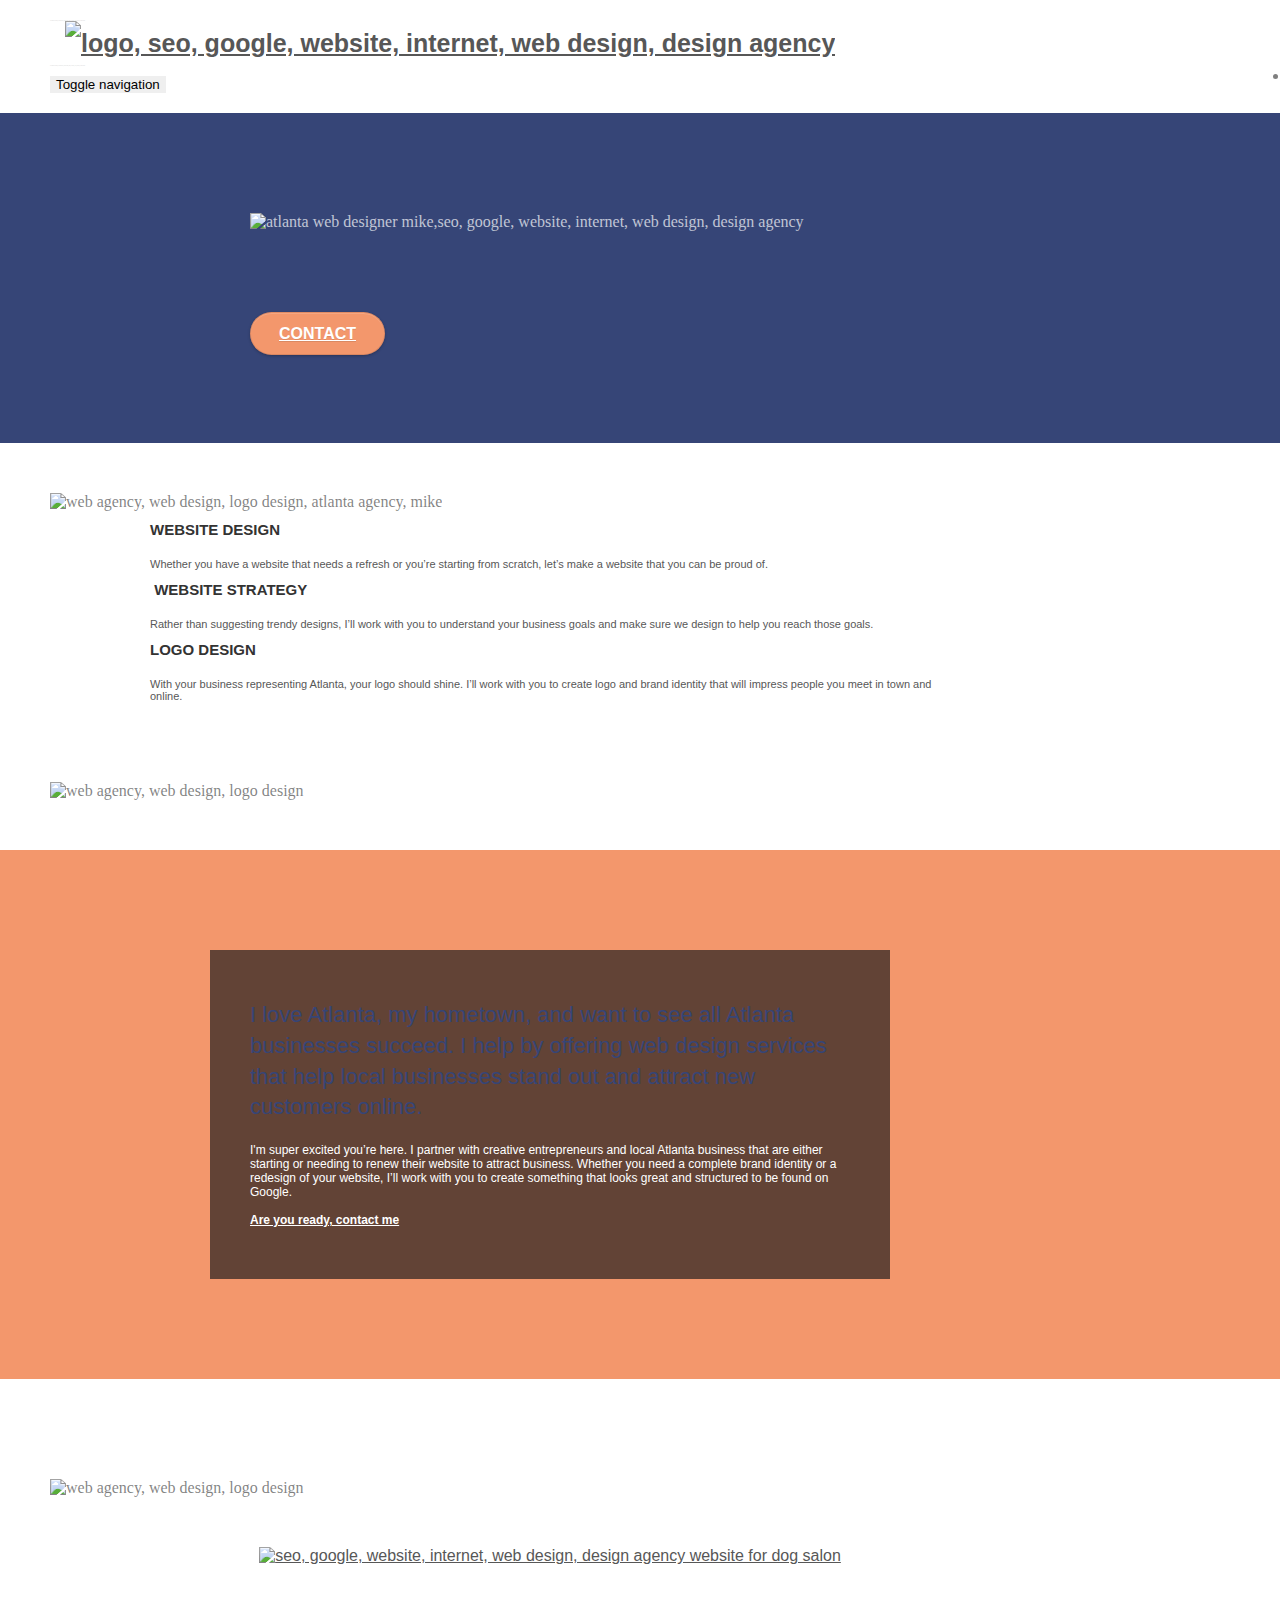
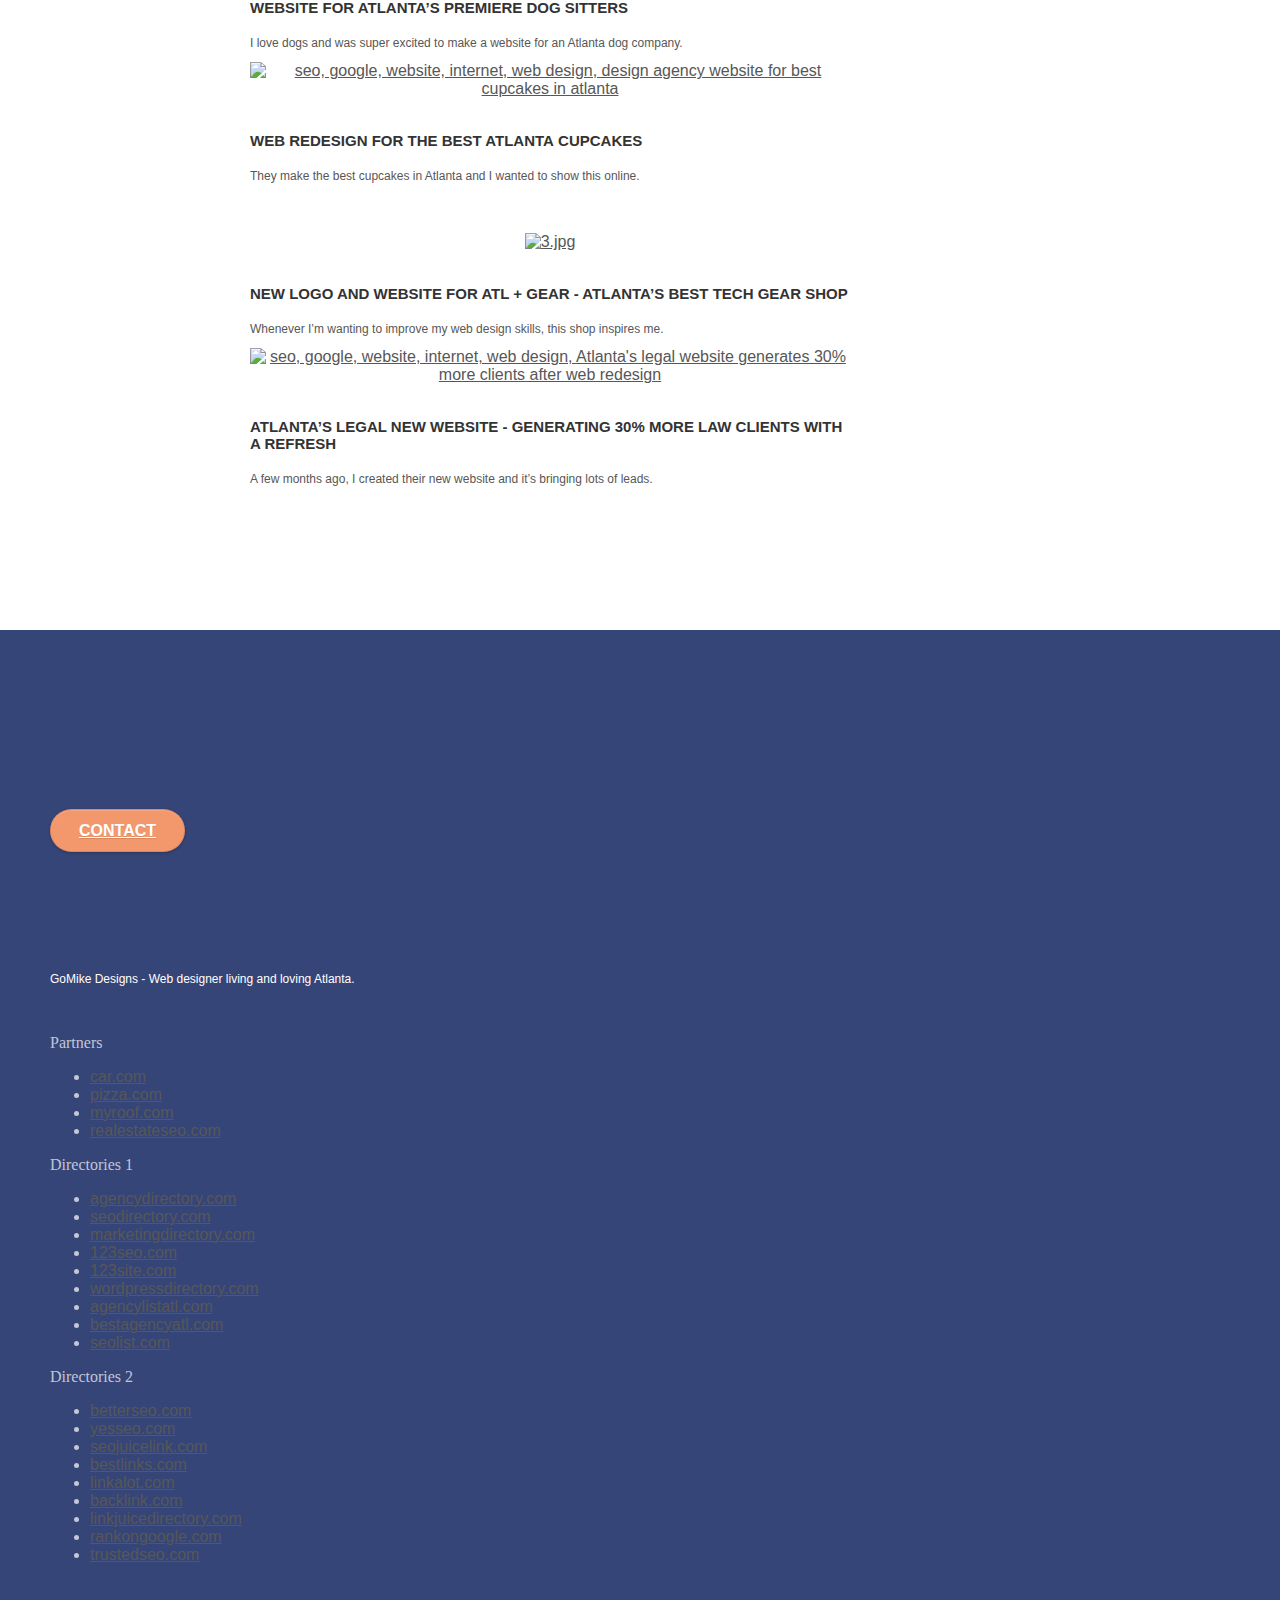
==== index.html @ 7fd6b0d0 "Add files via upload" ====
<!doctype html>
<html lang="Default">
<head>
    <meta charset="utf-8">
    <meta name="keywords" content="seo, google, website, internet, web design, design agency, design agency, design agency, design agency, design agency, design agency, logo design atlanta">
    <meta name="description" content="I'm Mike and your should hire me to build your website">
    <meta name="viewport" content="width=device-width, initial-scale=1.0, viewport-fit=cover">
    <link rel="shortcut icon" type="image/png" href="favicon.jpg">
    
	<link rel="stylesheet" type="text/css" href="./css/bootstrap.css">
	<link rel="stylesheet" type="text/css" href="style.css">
	<link rel="stylesheet" type="text/css" href="./css/font-awesome.css">
	<link rel="stylesheet" type="text/css" href="./css/et-line.css">
	
    
	<script src="./js/jquery-2.1.0.js"></script>
	<script src="./js/bootstrap.js"></script>
	<script src="./js/blocs.js"></script>
	<script src="./js/jquery.touchSwipe.js"></script>
	<script src="./js/gmaps.js"></script>

    <title>.</title>

    
<!-- Analytics -->
 
<!-- Analytics END -->
    
</head>
<body>
<!-- Main container -->
<div class="page-container">
    
<!-- bloc-0 -->
<div class="bloc bgc-white l-bloc " id="bloc-0">
	<div class="container bloc-sm">
		<nav class="navbar row">
			<div class="navbar-header">
					<div class="keywords" style="color:#cccccc;font-size:1px;">web agency atlanta, web strategy, web design, logo, website, web, internet, logo design</div>
				<a class="navbar-brand" href="index.html"><img src="img/atlanta%20web%20design%20logo.png" alt="logo, seo, google, website, internet, web design, design agency" height="40" /></a>
					<div class="keywords" style="color:#cccccc;font-size:1px;">web agency atlanta, web strategy, web design, logo, website, web, internet, logo design</div>

				<button id="nav-toggle" type="button" class="ui-navbar-toggle navbar-toggle" data-toggle="collapse" data-target=".navbar-1">
					<span class="sr-only">Toggle navigation</span><span class="icon-bar"></span><span class="icon-bar"></span><span class="icon-bar"></span>
				</button>
			</div>
			<div class="collapse navbar-collapse navbar-1 special-dropdown-nav">
				<ul class="site-navigation nav navbar-nav">
					<li>
						<a href="index.html">Home</a>
					</li>
					<li>
					</li>
					<li>
						<a href="page2.html">page2</a>
					</li>
				</ul>
			</div>
		</nav>
	</div>
</div>
<!-- bloc-0 END -->

<!-- bloc-1-hero -->
<div class="bloc bgc-dark-slate-blue bg-atlanta-20made-20sign d-bloc bg-t-edge bloc-bg-texture texture-paper b-parallax" id="bloc-1-hero">
	<div class="container bloc-lg">
		<div class="row tight-width-whitespace">
			<div class="col-sm-12">
				<img src="img/atlanta%20web%20designer%20mike.png" class="center-block image-resize-mode" width="100" alt="atlanta web designer mike,seo, google, website, internet, web design, design agency" />
				<h1 class="text-center hero-bloc-text tc-white ">
					I'm Mike.
				</h1>
				<div class="text-center">
					<a href="page2.html" class="btn btn-lg btn-clean btn-rd cta-hero btn-atomic-tangerine" id="cta-hero">Contact</a>
				</div>
			</div>
		</div>
	</div>
</div>
<!-- bloc-1-hero END -->

<!-- bloc-2-services -->
<div class="bloc bgc-white l-bloc" id="bloc-2-services">
	<div class="container bloc-md">
		<div class="row">
			<div class="col-sm-12 text-center">
				<img alt="web agency, web design, logo design, atlanta agency, mike" src="img/title.png" />
			</div>
		</div>
		<div class="row voffset-lg med-width-whitespace">
			<div class="col-sm-4">
				<div class="text-center">
					<span class="et-icon-browser sm-shadow icon-dark-slate-blue icons icon-lg"></span>
				</div>
				<h1 class="mg-md text-center service-header">
					Website Design
				</h1>
				<p class="text-center ">
					Whether you have a website that needs a refresh or you&rsquo;re starting from scratch, let&rsquo;s make a website that you can be proud of.
				</p>
			</div>
			<div class="col-sm-4">
				<div class="text-center">
					<span class="et-icon-presentation sm-shadow icon-dark-slate-blue icons icon-lg"></span>
				</div>
				<h1 class="mg-md text-center service-header">
					&nbsp;Website Strategy
				</h1>
				<p class="text-center ">
					Rather than suggesting trendy designs, I&rsquo;ll work with you to understand your business goals and make sure we design to help you reach those goals.<br>
				</p>
			</div>
			<div class="col-sm-4">
				<div class="text-center">
					<span class="et-icon-edit sm-shadow icon-dark-slate-blue icons icon-lg"></span>
				</div>
				<h1 class="mg-md text-center service-header">
					Logo Design
				</h1>
				<p class="text-center ">
					With your business representing Atlanta, your logo should shine. I&rsquo;ll work with you to create logo and brand identity that will impress people you meet in town and online.
				</p>
			</div>
		</div>
		<div class="row voffset-lg voffset">
			<div class="col-xs-12 col-md-8 col-md-offset-2 text-center">
				<img alt="web agency, web design, logo design " src="img/quote.png" />
			</div>
		</div>
	</div>
</div>
<!-- bloc-2-services END -->

<!-- bloc-3-what-i-do -->
<div class="bloc tc-white bgc-atomic-tangerine bloc-bg-texture texture-paper b-parallax bg-atlanta-20made-20sign-20orange d-bloc" id="bloc-3-what-i-do">
	<div class="container bloc-lg">
		<div class="row tight-width-whitespace black-background">
			<div class="col-sm-12">
				<h2 class="mg-md text-center tc-white">
					I love Atlanta, my hometown, and want to see all Atlanta businesses succeed. I help by offering web design services that help local businesses stand out and attract new customers online.<br>
				</h2>
				<p class="text-center white">
					I'm super excited you&rsquo;re here. I partner with creative entrepreneurs and local Atlanta business that are either starting or needing to renew their website to attract business. Whether you need a complete brand identity or a redesign of your website, I&rsquo;ll work with you to create something that looks great and structured to be found on Google.<br><br><a class="ltc-white bold-link" href="page2.html">Are you ready, contact me</a><br>
				</p>
			</div>
		</div>
	</div>
</div>
<!-- bloc-3-what-i-do END -->

<!-- bloc-4-portfolio -->
<div class="bloc bgc-white bg-lines-h2-bg bg-repeat l-bloc" id="bloc-4-portfolio">
	<div class="container bloc-lg">
		<div class="row">
			<div class="col-sm-12 text-center">
								<img alt="web agency, web design, logo design " src="img/title2.png" />

			</div>
		</div>
		<div class="row tight-width-whitespace portfolio-row">
			<div class="col-sm-6">
				<a href="#" data-lightbox="img/11.jpg" data-gallery-id="gallery-1" data-caption="Website for Atlanta's Premiere dog salon" data-frame="snapshot-lb"><img src="img/11.jpg" class="img-responsive portfolio-thumb" alt="seo, google, website, internet, web design, design agency website for dog salon"/></a>
				<h3 class="mg-md text-center">
					Website for Atlanta&rsquo;s premiere Dog Sitters
				</h3>
				<p class="text-center">
					I love dogs and was super excited to make a website for an Atlanta dog company.
				</p>
			</div>
			<div class="col-sm-6">
				<a href="#" data-lightbox="img/2.jpg" data-gallery-id="gallery-1" data-caption="web redesign for the best cupcakes in Atlanta" data-frame="snapshot-lb"><img src="img/2.jpg" class="img-responsive portfolio-thumb" alt="seo, google, website, internet, web design, design agency website for best cupcakes in atlanta"/></a>
				<h3 class="mg-md text-center">
					Web redesign for the best Atlanta&nbsp;cupcakes
				</h3>
				<p class="text-center">
					They make the best cupcakes in Atlanta and I wanted to show this online.
				</p>
			</div>
		</div>
		<div class="row tight-width-whitespace portfolio-row">
			<div class="col-sm-6">
				<a href="#" data-lightbox="img/3.bmp" data-gallery-id="gallery-1" data-caption="New logo and website for Atlanta's best tech gear shop" data-frame="snapshot-lb"><img src="img/3.bmp" class="img-responsive portfolio-thumb" alt="3.jpg" /></a>
				<h3 class="mg-md text-center">
					New logo and website for Atl + Gear - Atlanta&rsquo;s best tech gear shop
				</h3>
				<p class="text-center">
					Whenever I&rsquo;m wanting to improve my web design skills, this shop inspires me.
				</p>
			</div>
			<div class="col-sm-6">
				<a href="#" data-lightbox="img/4.bmp" data-gallery-id="gallery-1" data-caption="Atlanta's legal website generates 30% more clients after web redesign" data-frame="snapshot-lb"><img src="img/4.bmp" class="img-responsive portfolio-thumb" alt="seo, google, website, internet, web design, Atlanta's legal website generates 30% more clients after web redesign" /></a>
				<h3 class="mg-md text-center">
					Atlanta&rsquo;s legal new website - Generating 30% more law clients with a refresh&nbsp;
				</h3>
				<p class="text-center">
					A few months ago, I created their new website and it&rsquo;s bringing lots of leads.
				</p>
			</div>
		</div>
	</div>
</div>
<!-- bloc-4-portfolio END -->

<!-- bloc-5-cta -->
<div class="bloc bgc-dark-slate-blue bg-atlanta-20made-20sign d-bloc bloc-bg-texture texture-paper" id="bloc-5-cta">
	<div class="container bloc-lg">
		<div class="row">
			<h2 class="mg-md text-center tc-white">
				Ready for a great website? <br>Let&rsquo;s design!
			</h2>
			<div class="col-sm-12 text-center">
				<a href="page2.html" class="btn btn-atomic-tangerine btn-clean btn-rd btn-lg cta-hero">Contact</a>
			</div>
		</div>
	</div>
</div>
<!-- bloc-5-cta END -->

<!-- Footer - bloc-8 -->
<div class="bloc bgc-dark-slate-blue d-bloc" id="bloc-8">
	<div class="container bloc-sm">
		<div class="row">
			<div class="col-sm-12">
				<p class="text-center white">
					GoMike Designs - Web designer living and loving Atlanta.<br>
				</p>
				<div class="row row-no-gutters social">
					<div class="col-sm-3">
						<div class="text-center">
							<a class="social" href="index.html"><span class="fa fa-twitter icon-md"></span></a>
						</div>
					</div>
					<div class="col-sm-3">
						<div class="text-center">
							<a class="social" href="index.html"><span class="fa fa-facebook icon-md"></span></a>
						</div>
					</div>
					<div class="col-sm-3">
						<div class="text-center">
							<a class="social" href="index.html"><span class="fa fa-dribbble icon-md"></span></a>
						</div>
					</div>
					<div class="col-sm-3">
						<div class="text-center">
							<a class="social" href="index.html"><span class="fa fa-instagram icon-md"></span></a>
						</div>
					</div>

					<div class="keywords" style="color:#364577;">web agency atlanta, web strategy, web design, logo, website, web, internet, logo design</div>

				</div>
					<div class="row">
					<div class="col-sm-4">
						Partners
							<ul>
								<li><a href="car.com">car.com</a></li>
								<li><a href="pizza.com">pizza.com</a></li>
								<li><a href="myroof.com">myroof.com</a></li>
								<li><a href="realestateseo.com">realestateseo.com</a></li>
							</ul>		
					</div>
					<div class="col-sm-4">
						Directories 1
						<ul>
							<li><a href="agencydirectory.com">agencydirectory.com</a></li>
							<li><a href="seodirectory.com">seodirectory.com</a></li>
							<li><a href="marketingdirectory.com">marketingdirectory.com</a></li>
							<li><a href="123seo.com">123seo.com</a></li>
							<li><a href="123site.com">123site.com</a></li>
							<li><a href="wordpressdirectory.com">wordpressdirectory.com</a></li>
							<li><a href="agencylistatl.com">agencylistatl.com</a></li>
							<li><a href="bestagencyatl.com">bestagencyatl.com</a></li>
							<li><a href="seolist.com">seolist.com</a></li>
						</ul>
					</div>
					<div class="col-sm-4">
						Directories 2
						<ul>
							<li><a href="betterseo.com">betterseo.com</a></li>
							<li><a href="yesseo.com">yesseo.com</a></li>
							<li><a href="seojuicelink.com">seojuicelink.com</a></li>
							<li><a href="bestlinks.com">bestlinks.com</a></li>
							<li><a href="linkalot.com">linkalot.com</a></li>
							<li><a href="backlink.com">backlink.com</a></li>
							<li><a href="linkjuicedirectory.com">linkjuicedirectory.com</a></li>
							<li><a href="rankongoogle.com">rankongoogle.com</a></li>
							<li><a href="trustedseo.com">trustedseo.com</a></li>
						</ul>
					</div>
				</div>
			</div>
		</div>
	</div>
</div>
<!-- Footer - bloc-8 END -->

</div>
<!-- Main container END -->
    

</body>
</html>
---- style.css ----
body {
    margin: 0;
    padding: 0;
    background: #FFF;
    overflow-x: hidden;
    -webkit-font-smoothing: antialiased;
    -moz-osx-font-smoothing: grayscale;
}

a,
button {
    transition: all .3s ease-in-out;
    outline: none!important;
}

a:hover {
    text-decoration: none;
    cursor: pointer;
}

#page-loading-blocs-notifaction {
    position: fixed;
    top: 0;
    bottom: 0;
    width: 100%;
    z-index: 100000;
    background: #FFFFFF url("img/pageload-spinner.gif") no-repeat center center;
}

.bloc {
    width: 100%;
    clear: both;
    background: 50% 50% no-repeat;
    padding: 0 50px;
    -webkit-background-size: cover;
    -moz-background-size: cover;
    -o-background-size: cover;
    background-size: cover;
    position: relative;
}

.bloc .container {
    padding-left: 0;
    padding-right: 0;
}

.bloc-lg {
    padding: 100px 50px;
}

.bloc-md {
    padding: 50px;
}

.bloc-sm {
    padding: 20px 50px;
}

.bg-center,
.bg-l-edge,
.bg-r-edge,
.bg-t-edge,
.bg-b-edge,
.bg-tl-edge,
.bg-bl-edge,
.bg-tr-edge,
.bg-br-edge,
.bg-repeat {
    -webkit-background-size: auto!important;
    -moz-background-size: auto!important;
    -o-background-size: auto!important;
    background-size: auto!important;
}

.bg-repeat {
    background: repeat;
}

.bg-t-edge {
    background: top no-repeat;
}

.bloc-bg-texture::before {
    content: "";
    background-size: 2px 2px;
    position: absolute;
    top: 0;
    bottom: 0;
    left: 0;
    right: 0;
}

.texture-paper::before {
    background: url("img/texture-paper.png");
    background-size: 280px 280px;
}

.b-parallax {
    background-attachment: fixed;
}

.d-bloc {
    color: rgba(255, 255, 255, .7);
}

.d-bloc button:hover {
    color: rgba(255, 255, 255, .9);
}

.d-bloc .icon-round,
.d-bloc .icon-square,
.d-bloc .icon-rounded,
.d-bloc .icon-semi-rounded-a,
.d-bloc .icon-semi-rounded-b {
    border-color: rgba(255, 255, 255, .9);
}

.d-bloc .divider-h span {
    border-color: rgba(255, 255, 255, .2);
}

.d-bloc .a-btn,
.d-bloc .navbar a,
.d-bloc .navbar-brand,
.d-bloc a .icon-sm,
.d-bloc a .icon-md,
.d-bloc a .icon-lg,
.d-bloc a .icon-xl,
.d-bloc h1 a,
.d-bloc h2 a,
.d-bloc h3 a,
.d-bloc h4 a,
.d-bloc h5 a,
.d-bloc h6 a,
.d-bloc p a {
    color: rgba(255, 255, 255, .6);
}

.d-bloc .a-btn:hover,
.d-bloc .navbar a:hover,
.d-bloc .navbar-brand:hover,
.d-bloc a:hover .icon-sm,
.d-bloc a:hover .icon-md,
.d-bloc a:hover .icon-lg,
.d-bloc a:hover .icon-xl,
.d-bloc h1 a:hover,
.d-bloc h2 a:hover,
.d-bloc h3 a:hover,
.d-bloc h4 a:hover,
.d-bloc h5 a:hover,
.d-bloc h6 a:hover,
.d-bloc p a:hover {
    color: rgba(255, 255, 255, 1);
}

.d-bloc .navbar-toggle .icon-bar {
    background: rgba(255, 255, 255, 1);
}

.d-bloc .btn-wire,
.d-bloc .btn-wire:hover {
    color: rgba(255, 255, 255, 1);
    border-color: rgba(255, 255, 255, 1);
}

.d-bloc .panel {
    color: rgba(0, 0, 0, .5);
}

.d-bloc .panel button:hover {
    color: rgba(0, 0, 0, .7);
}

.d-bloc .panel icon {
    border-color: rgba(0, 0, 0, .7);
}

.d-bloc .panel .divider-h span {
    border-color: rgba(0, 0, 0, .1);
}

.d-bloc .panel .a-btn {
    color: rgba(0, 0, 0, .6);
}

.d-bloc .panel .a-btn:hover {
    color: rgba(0, 0, 0, 1);
}

.d-bloc .panel .btn-wire,
.d-bloc .panel .btn-wire:hover {
    color: rgba(0, 0, 0, .7);
    border-color: rgba(0, 0, 0, .3);
}

.d-bloc .panel,
.l-bloc {
    color: rgba(0, 0, 0, .5);
}

.d-bloc .panel button:hover,
.l-bloc button:hover {
    color: rgba(0, 0, 0, .7);
}

.l-bloc .icon-round,
.l-bloc .icon-square,
.l-bloc .icon-rounded,
.l-bloc .icon-semi-rounded-a,
.l-bloc .icon-semi-rounded-b {
    border-color: rgba(0, 0, 0, .7);
}

.d-bloc .panel .divider-h span,
.l-bloc .divider-h span {
    border-color: rgba(0, 0, 0, .1);
}

.d-bloc .panel .a-btn,
.l-bloc .a-btn,
.l-bloc .navbar a,
.l-bloc .navbar-brand,
.l-bloc a .icon-sm,
.l-bloc a .icon-md,
.l-bloc a .icon-lg,
.l-bloc a .icon-xl,
.l-bloc h1 a,
.l-bloc h2 a,
.l-bloc h3 a,
.l-bloc h4 a,
.l-bloc h5 a,
.l-bloc h6 a,
.l-bloc p a {
    color: rgba(0, 0, 0, .6);
}

.d-bloc .panel .a-btn:hover,
.l-bloc .a-btn:hover,
.l-bloc .navbar a:hover,
.l-bloc .navbar-brand:hover,
.l-bloc a:hover .icon-sm,
.l-bloc a:hover .icon-md,
.l-bloc a:hover .icon-lg,
.l-bloc a:hover .icon-xl,
.l-bloc h1 a:hover,
.l-bloc h2 a:hover,
.l-bloc h3 a:hover,
.l-bloc h4 a:hover,
.l-bloc h5 a:hover,
.l-bloc h6 a:hover,
.l-bloc p a:hover {
    color: rgba(0, 0, 0, 1);
}

.l-bloc .navbar-toggle .icon-bar {
    color: rgba(0, 0, 0, .6);
}

.d-bloc .panel .btn-wire,
.d-bloc .panel .btn-wire:hover,
.l-bloc .btn-wire,
.l-bloc .btn-wire:hover {
    color: rgba(0, 0, 0, .7);
    border-color: rgba(0, 0, 0, .3);
}

.voffset {
    margin-top: 30px;
}

.voffset-lg {
    margin-top: 80px;
}

.row-no-gutters {
    margin-right: 0;
    margin-left: 0;
}

.row.row-no-gutters > [class^="col-"],
.row.row-no-gutters > [class*=" col-"] {
    padding-right: 0;
    padding-left: 0;
}

#bloc-2-services p {
    font-size: 11px;
}

.navbar {
    margin-bottom: 0;
    z-index: 1;
}

.navbar-brand {
    height: auto;
    padding: 3px 15px;
    font-size: 25px;
    font-weight: normal;
    font-weight: 600;
    line-height: 44px;
}

.navbar-brand img {
    max-height: 200px;
    margin: 0 5px 0 0;
    display: inline;
}

.navbar-brand img[src$=svg] {
    min-width: 100px;
}

.nav-center .navbar-brand img {
    margin: 0;
}

.navbar .nav {
    padding-top: 2px;
    margin-right: -16px;
    float: right;
    z-index: 1;
}

.nav > li {
    float: left;
    margin-top: 4px;
    font-size: 16px;
}

.navbar-nav .open .dropdown-menu > li > a {
    text-align: inherit;
}

.nav > li a:hover,
.nav > li a:focus {
    background: transparent;
}

.navbar-toggle {
    margin: 10px 10px 0 0;
    border: 0px;
}

.navbar-toggle:hover {
    background: transparent!important;
}

.navbar-toggle .icon-bar {
    background-color: rgba(0, 0, 0, .5);
    width: 26px;
}

.nav-invert .navbar .nav {
    float: left;
}

.nav-invert .navbar-header,
.nav-invert .navbar-brand {
    float: right;
    position: relative;
    z-index: 2;
}

@media (min-width: 768px) {
    .site-navigation {
        position: absolute;
        top: 50%;
        right: 20px;
        transform: translate(0, -50%);
        -webkit-transform: translateY(-50%);
    }
    .nav > li .dropdown-menu a,
    .nav > li .dropdown-menu a:hover {
        color: #484848;
    }
    .nav-invert .site-navigation {
        left: 0;
        right: 0;
    }
    .nav-center {
        text-align: center;
    }
    .nav-center .navbar-header {
        width: 100%;
    }
    .nav-center .navbar-header,
    .nav-center .navbar-brand,
    .nav-center .nav > li {
        float: none;
        display: inline-block;
    }
    .nav-center .site-navigation {
        position: relative;
        width: 100%;
        right: 0;
        margin-right: 0px;
        margin-top: 20px;
    }
    .nav-center.mini-nav .navbar-toggle {
        float: none;
        margin: 10px auto 0;
    }
}

.nav > li > .dropdown a {
    background: none!important;
    display: block;
    padding: 14px 15px;
}

nav .caret {
    margin: 0 5px;
}

.dropdown-menu .dropdown-menu {
    top: -8px;
    left: 100%;
}

.dropdown-menu .dropmenu-flow-right {
    top: 100%;
    left: 0;
    margin-left: -1px;
    border-top-left-radius: 0;
    border-top-right-radius: 0;
}

.dropdown-menu .dropdown span {
    border: 4px solid black;
    border-top-color: transparent;
    border-right-color: transparent;
    border-bottom-color: transparent;
    margin: 6px -5px 0 0!important;
    float: right;
}

.mg-md {
    margin-top: 10px;
    margin-bottom: 20px;
}

.mg-lg {
    margin-top: 10px;
    margin-bottom: 40px;
}

.btn {
    margin: 0 5px 5px 0;
}

.btn.pull-right {
    margin: 0 0 5px 5px;
}

.btn-d,
.btn-d:hover,
.btn-d:focus {
    color: #FFF;
    background: rgba(0, 0, 0, .3);
}

button {
    outline: none!important;
}

.btn-rd {
    border-radius: 40px;
}

.btn-clean {
    border: 1px solid rgba(0, 0, 0, .08);
    border-bottom-color: rgba(0, 0, 0, .1);
    text-shadow: 0 1px 0 rgba(0, 0, 1, .1);
    box-shadow: 0 1px 3px rgba(0, 0, 1, .25), inset 0 1px 0 0 rgba(255, 255, 255, .15);
}

.icon-md {
    font-size: 30px!important;
}

.icon-lg {
    font-size: 60px!important;
}

.sm-shadow {
    text-shadow: 0 1px 2px rgba(0, 0, 0, .3);
}

.panel-sq,
.panel-sq .panel-heading,
.panel-sq .panel-footer {
    border-radius: 0;
}

.panel-rd {
    border-radius: 30px;
}

.panel-rd .panel-heading {
    border-radius: 29px 29px 0 0;
}

.panel-rd .panel-footer {
    border-radius: 0 0 29px 29px;
}

.form-control {
    border-color: rgba(0, 0, 0, .1);
    box-shadow: none;
}

.scrollToTop {
    width: 40px;
    height: 40px;
    position: fixed;
    bottom: 20px;
    right: 20px;
    opacity: 0;
    z-index: 500;
    transition: all .3s ease-in-out;
}

.scrollToTop span {
    margin-top: 6px;
}

.showScrollTop {
    font-size: 14px;
    opacity: 1;
}

a[data-lightbox] {
    position: relative;
    display: block;
    text-align: center;
}

a[data-lightbox]:hover::before {
    content: "+";
    font-family: "HelveticaNeue-Light", "Helvetica Neue Light", "Helvetica Neue", Helvetica, Arial;
    font-size: 32px;
    width: 50px;
    height: 50px;
    margin-left: -25px;
    border-radius: 50%;
    background: rgba(0, 0, 0, .6);
    color: #FFF;
    font-weight: 100;
    z-index: 1;
    position: absolute;
    top: 50%;
    transform: translateY(-50%);
    -webkit-transform: translateY(-50%);
}

a[data-lightbox]:hover img {
    opacity: 0.6;
    -webkit-animation-fill-mode: none;
    animation-fill-mode: none;
}

#lightbox-modal {
    display: flex;
    align-items: center;
}

#lightbox-modal .modal-dialog {
    width: 90%;
    max-width: 900px;
    margin: 0 auto 0;
}

#lightbox-modal .modal-dialog img {
    max-height: 90vh;
    margin: 0 auto;
}

.lightbox-caption {
    padding: 20px;
    color: #FFF;
    background: rgba(0, 0, 0, .5);
    position: absolute;
    left: 15px;
    right: 15px;
    bottom: 5px;
}

.close-lightbox {
    color: #FFF;
    font-size: 30px;
    position: absolute;
    top: 20px;
    right: 20px;
    z-index: 20;
    background: rgba(0, 0, 0, .5);
    border: none;
    line-height: 30px;
    padding: 0 9px 5px;
    opacity: 0.3;
}

.close-lightbox:hover,
.next-lightbox:hover,
.prev-lightbox:hover {
    opacity: 1.0;
    color: #FFF;
}

.next-lightbox,
.prev-lightbox {
    font-size: 20px;
    color: rgba(255, 255, 255, .9);
    background: rgba(0, 0, 0, .5);
    transition: all .2s ease-in-out;
    position: absolute;
    top: 45%;
    z-index: 1;
    opacity: 0.4;
}

.next-lightbox {
    padding: 6px 8px 1px 13px;
    right: 25px;
}

.prev-lightbox {
    padding: 6px 13px 1px 10px;
    left: 25px;
}

.snapshot-lb .modal-body {
    padding-bottom: 45px;
}

.snapshot-lb .lightbox-caption {
    padding: 0;
    color: rgba(0, 0, 0, .5);
    background: none;
}

h1,
h2,
h3,
h4,
h5,
h6,
p,
label,
.btn,
a {
    font-family: "helvetica";
    font-weight: 400;
    color: #575757!important;
}

.container {
    max-width: 1000px;
}

.hero-bloc-text {
    font-size: 38px;
}

.hero-bloc-text-sub {
    font-size: 36px;
}

.statement-bloc-text {
    line-height: 26px;
    font-style: italic;
    font-size: 20px;
    text-align: center;
    font-weight: lighter;
    max-width: 520px;
    margin: auto auto auto auto;
}

p {
    font-size: 12px;
}

.tight-width-whitespace {
    max-width: 600px;
    margin: auto auto auto auto;
}

.h1 {
    font-size: 20px;
    font-family: "Open Sans";
}

.cta-hero {
    margin-top: 22px;
    color: #FFFFFF!important;
    text-transform: uppercase;
    padding: 12px 28px 12px 28px;
    font-size: 1.0em;
    font-weight: 700;
}

.social {
    max-width: 400px;
    margin: auto auto auto auto;
}

h2 {
    font-size: 22px;
    line-height: 1.4em;
}

h3 {
    font-size: 15px;
    text-transform: uppercase;
    font-weight: 700;
    color: #333333!important;
}

.med-width-whitespace {
    max-width: 800px;
    margin: auto auto auto auto;
    box-shadow: 0px 0px 0px #000000;
}

h1 {
    color: #333333!important;
}

h4 {
    color: #333333!important;
}

.icons {
    margin-bottom: 14px;
    margin-top: 24px;
}

.white {
    color: #FFFFFF!important;
}

.portfolio-thumb {
    margin-bottom: 24px;
}

.portfolio-row {
    margin-bottom: 44px;
    margin-top: 50px;
}

.avatar {
    box-shadow: 0px 4px 9px rgba(0, 0, 0, 0.3);
}

.black-background {
    background-color: rgba(35, 31, 32, 0.7);
    padding: 40px 40px 40px 40px;
}

.bold-link {
    font-weight: 900;
    text-decoration: underline!important;
}

.service-header {
    font-size: 15px;
    font-weight: 700;
    text-transform: uppercase;
}

.bgc-white {
    background-color: #FFFFFF;
}

.bgc-dark-slate-blue {
    background-color: #364577;
}

.bgc-atomic-tangerine {
    background-color: #F3976C;
}

.tc-white {
    color: #364577!important;
}

.btn-atomic-tangerine {
    background: #F3976C;
    color: #FFFFFF!important;
}

.btn-atomic-tangerine:hover {
    background: #c27956!important;
    color: #FFFFFF!important;
}

.ltc-white {
    color: #FFFFFF!important;
}

.ltc-white:hover {
    color: #cccccc!important;
}

.ltc-atomic-tangerine {
    color: #F3976C!important;
}

.ltc-atomic-tangerine:hover {
    color: #c27956!important;
}

.icon-dark-slate-blue {
    color: #364577!important;
    border-color: #364577!important;
}

.bg-dots-bg {
    background-image: url("img/dots-bg.png");
}

.bg-lines-h2-bg {
    background-image: url("img/lines-h2-bg.png");
}

.bg-atlanta-20made-20sign {
    background-image: url("img/atlanta%20made%20sign.jpg");
}

.bg-atlanta-20made-20sign-20orange {
    background-image: url("img/atlanta%20made%20sign%20orange.jpg");
}

@media (max-width: 1024px) {
    .bloc {
        padding-left: 20px;
        padding-right: 20px;
    }
    .bloc.full-width-bloc,
    .bloc-tile-2.full-width-bloc .container,
    .bloc-tile-3.full-width-bloc .container,
    .bloc-tile-4.full-width-bloc .container {
        padding-left: 0;
        padding-right: 0;
    }
}

@media (max-width: 992px) and (min-width: 768px) {
    .navbar .nav {
        max-width: 80%
    }
    .nav-center.navbar .nav {
        max-width: 100%
    }
}

@media only screen and (min-device-width: 768px) and (max-device-width: 1024px) and (orientation: landscape) {
    .b-parallax {
        background-attachment: scroll;
    }
}

@media only screen and (min-device-width: 1024px) and (max-device-width: 1366px) and (-webkit-min-device-pixel-ratio: 1.5) {
    .b-parallax {
        background-attachment: scroll;
    }
}

@media (max-width: 991px) {
    .container {
        width: 100%;
    }
    .b-parallax {
        background-attachment: scroll;
    }
    .page-container,
    #hero-bloc {
        overflow-x: hidden;
        position: relative;
    }
    .bloc {
        padding-left: constant(safe-area-inset-left);
        padding-right: constant(safe-area-inset-right);
    }
    .bloc-group,
    .bloc-group .bloc {
        display: block;
        width: 100%;
    }
    .bloc-fill-screen .fill-bloc-top-edge,
    .bloc-fill-screen .fill-bloc-bottom-edge {
        padding: 0 20px;
        padding-left: constant(safe-area-inset-left);
        padding-right: constant(safe-area-inset-right);
    }
}

@media (max-width: 767px) {
    .page-container {
        overflow-x: hidden;
        position: relative;
    }
    h1,
    h2,
    h3,
    h4,
    h5,
    h6,
    p,
    #disqus_thread {
        padding-left: 10px!important;
        padding-right: 10px!important;
    }
    .b-parallax {
        background-attachment: scroll;
    }
    .navbar .nav {
        padding-top: 0;
        border-top: 1px solid rgba(0, 0, 0, .2);
        float: none!important;
    }
    .navbar.row {
        margin-left: 0;
        margin-right: 0;
    }
    .site-navigation {
        position: inherit;
        transform: none;
        -webkit-transform: none;
        -ms-transform: none;
    }
    .nav > li {
        margin-top: 0;
        border-bottom: 1px solid rgba(0, 0, 0, .1);
        background: rgba(0, 0, 0, .05);
        text-align: left;
        padding-left: 15px;
        width: 100%;
    }
    .nav > li:hover {
        background: rgba(0, 0, 0, .08);
    }
    .dropdown .dropdown a .caret {
        float: none;
        margin: 5px 0 0 10px!important;
        border: 4px solid black;
        border-bottom-color: transparent;
        border-right-color: transparent;
        border-left-color: transparent;
    }
    #hero-bloc .navbar .nav {
        background: rgba(0, 0, 0, .8);
    }
    #hero-bloc .navbar .nav a {
        color: rgba(255, 255, 255, .6);
    }
    .hero {
        padding: 50px 0;
    }
    .hero-nav {
        left: -1px;
        right: -1px;
    }
    .navbar-collapse {
        padding: 0;
        overflow-x: hidden;
        -webkit-box-shadow: none;
        box-shadow: none;
    }
    .navbar-brand img {
        max-height: 40px;
        width: auto;
    }
    .nav-invert .navbar-header {
        float: none;
        width: 100%;
    }
    .nav-invert .navbar-toggle {
        float: left;
        margin-left: 10px;
    }
    .bloc {
        padding-left: 0;
        padding-right: 0;
    }
    .bloc-xxl,
    .bloc-xl,
    .bloc-lg {
        padding: 40px 0;
    }
    .bloc-sm,
    .bloc-md {
        padding-left: 0;
        padding-right: 0;
    }
    .bloc-tile-2 .container,
    .bloc-tile-3 .container,
    .bloc-tile-4 .container,
    .bloc-fill-screen .fill-bloc-top-edge,
    .bloc-fill-screen .fill-bloc-bottom-edge {
        padding-left: 0;
        padding-right: 0;
    }
    .a-block {
        padding: 0 10px;
    }
    .btn-dwn {
        display: none;
    }
    .voffset {
        margin-top: 5px;
    }
    .voffset-md {
        margin-top: 20px;
    }
    .voffset-lg {
        margin-top: 30px;
    }
    form {
        padding: 5px;
    }
    .close-lightbox {
        display: inline-block;
    }
    .blocsapp-device-iphone5 {
        background-size: 216px 425px;
        padding-top: 60px;
        width: 216px;
        height: 425px;
    }
    .blocsapp-device-iphone5 img {
        width: 180px;
        height: 320px;
    }
}

@media (max-width: 400px) {
    .bloc {
        padding-left: 0;
        padding-right: 0;
    }
}

@media (max-width: 767px) {
    .bloc-mob-center-text {
        text-align: center;
    }
}
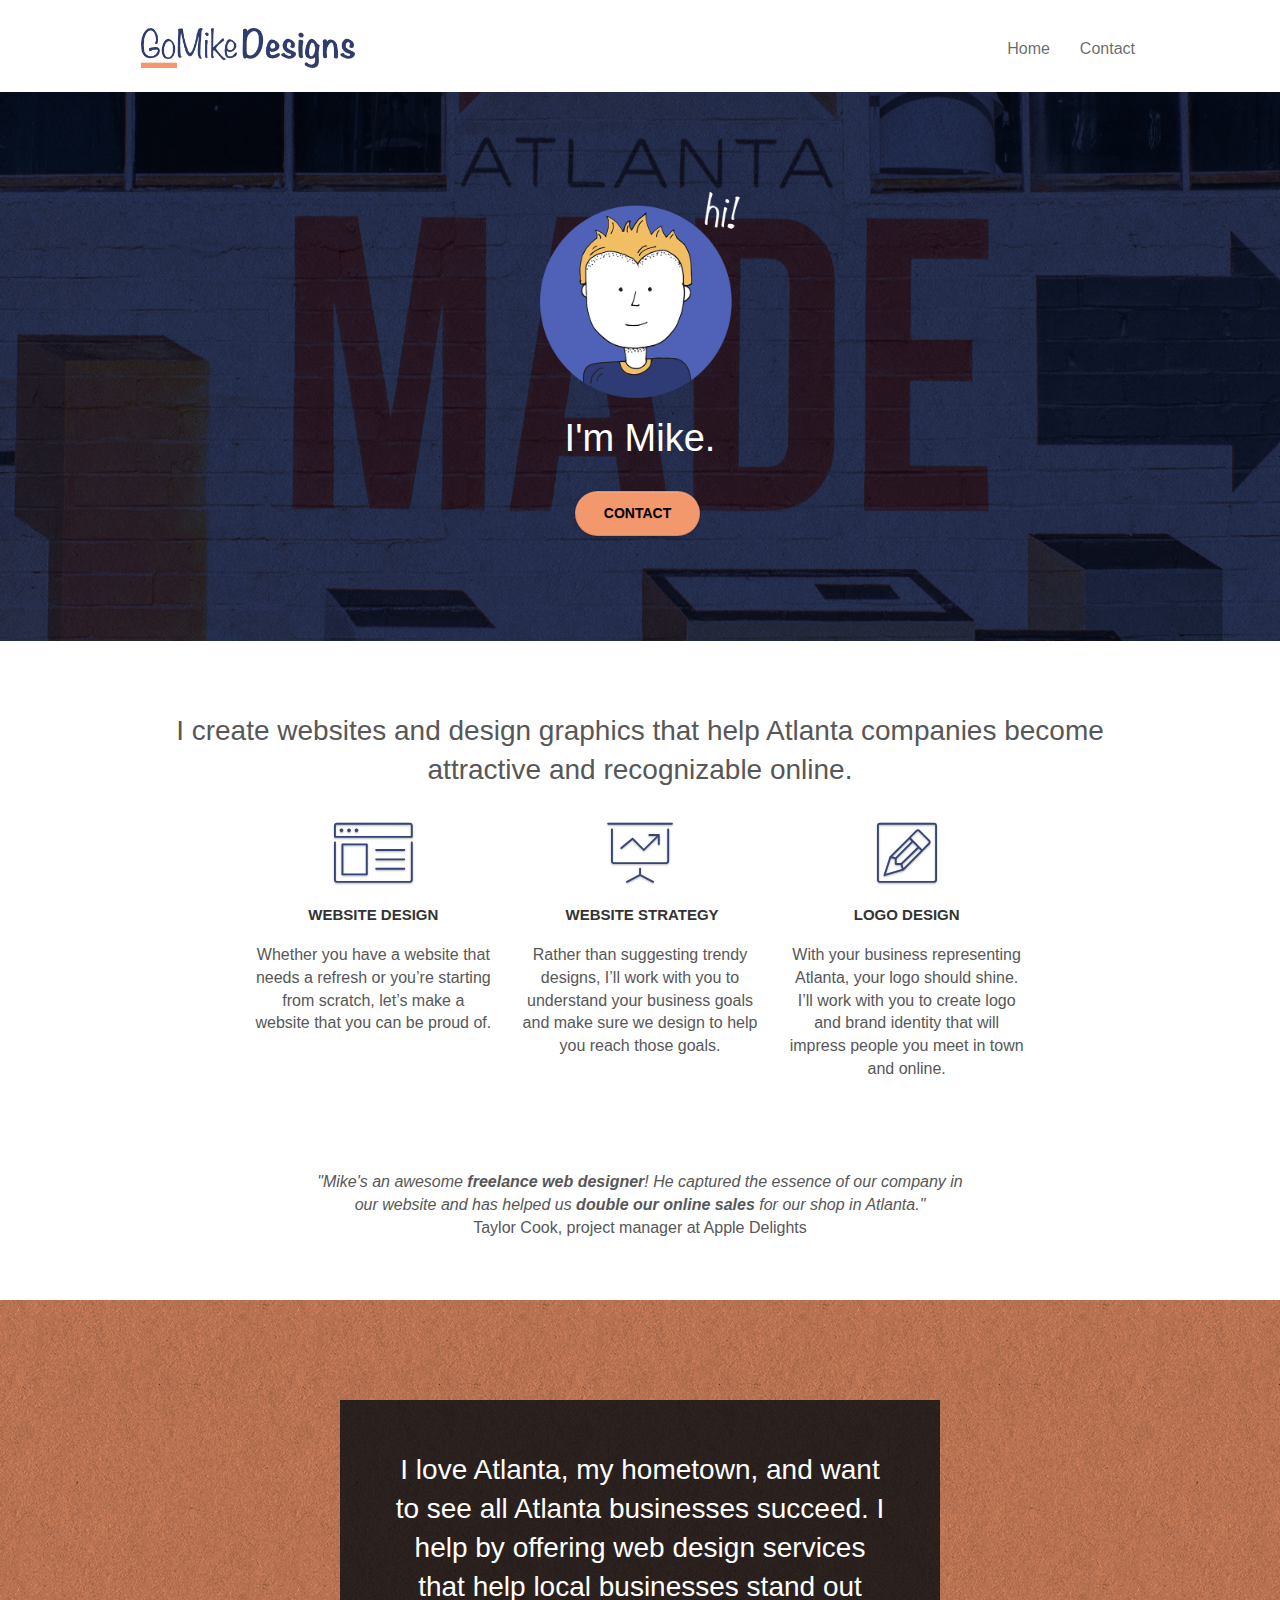
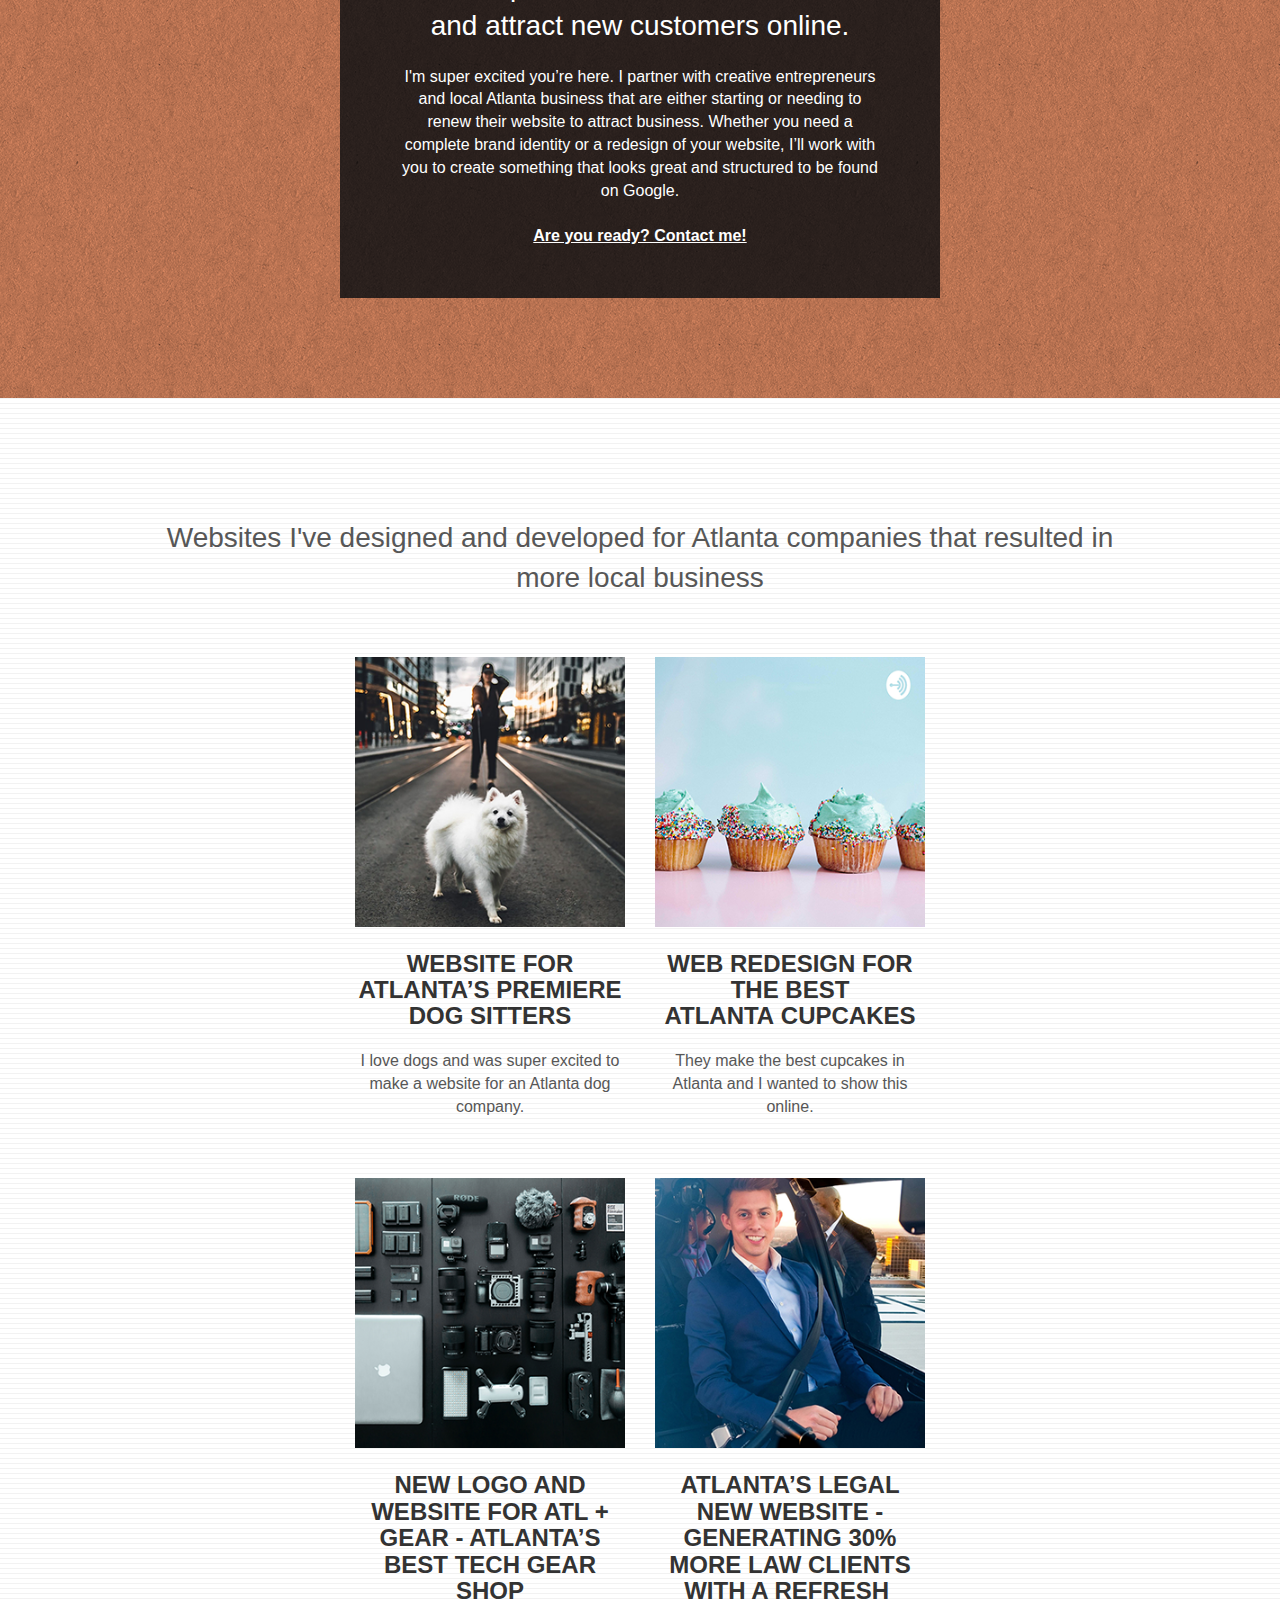
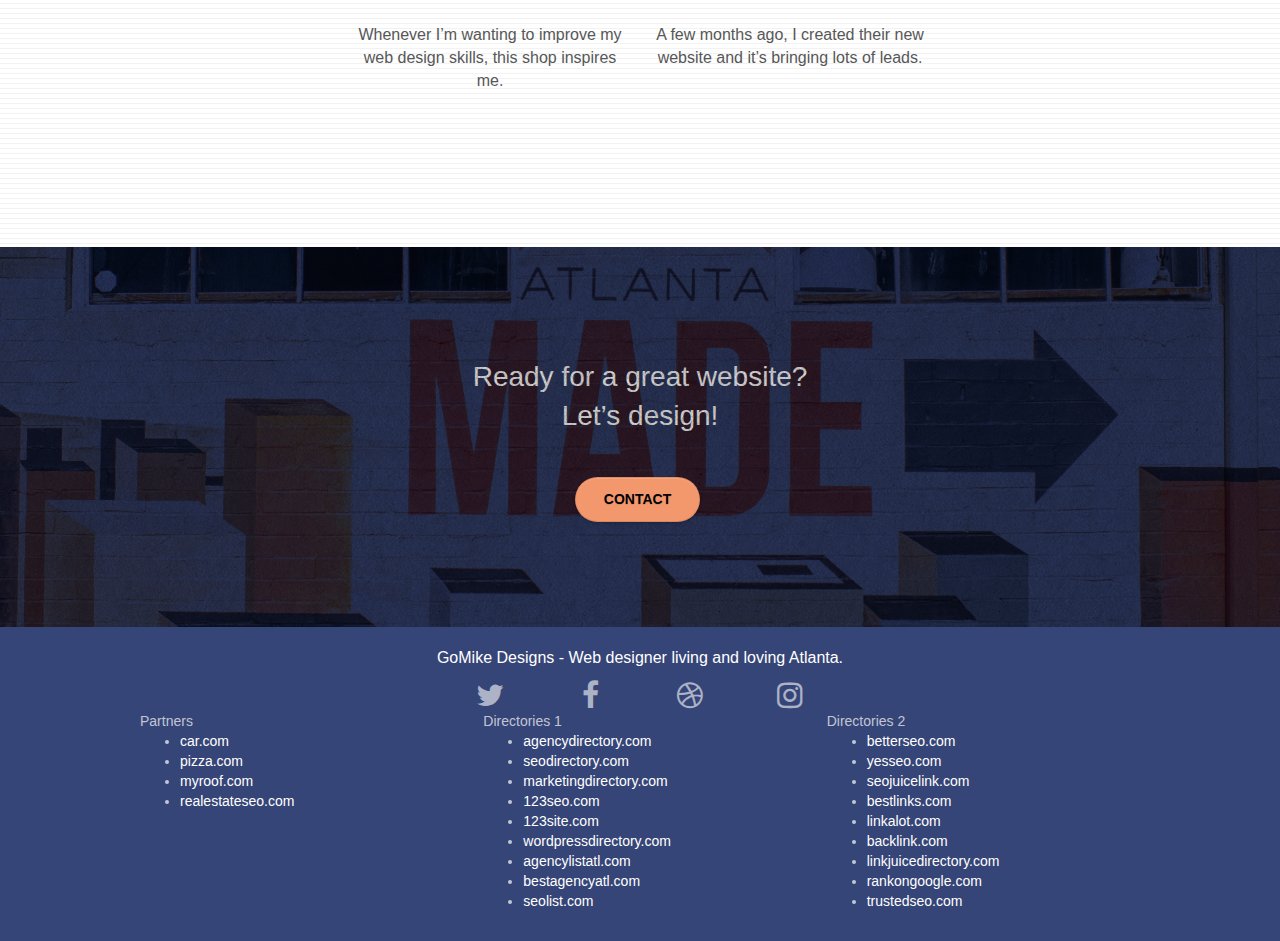
==== commit d76d8363: "Applied SEO, accessibility, optimization changes" ====
--- a/index.html
+++ b/index.html
@@ -1,302 +1,518 @@
-<!doctype html>
-<html lang="Default">
-<head>
-    <meta charset="utf-8">
-    <meta name="keywords" content="seo, google, website, internet, web design, design agency, design agency, design agency, design agency, design agency, design agency, logo design atlanta">
-    <meta name="description" content="I'm Mike and your should hire me to build your website">
-    <meta name="viewport" content="width=device-width, initial-scale=1.0, viewport-fit=cover">
-    <link rel="shortcut icon" type="image/png" href="favicon.jpg">
-    
-	<link rel="stylesheet" type="text/css" href="./css/bootstrap.css">
-	<link rel="stylesheet" type="text/css" href="style.css">
-	<link rel="stylesheet" type="text/css" href="./css/font-awesome.css">
-	<link rel="stylesheet" type="text/css" href="./css/et-line.css">
-	
-    
-	<script src="./js/jquery-2.1.0.js"></script>
-	<script src="./js/bootstrap.js"></script>
-	<script src="./js/blocs.js"></script>
-	<script src="./js/jquery.touchSwipe.js"></script>
-	<script src="./js/gmaps.js"></script>
-
-    <title>.</title>
-
-    
-<!-- Analytics -->
- 
-<!-- Analytics END -->
-    
-</head>
-<body>
-<!-- Main container -->
-<div class="page-container">
-    
-<!-- bloc-0 -->
-<div class="bloc bgc-white l-bloc " id="bloc-0">
-	<div class="container bloc-sm">
-		<nav class="navbar row">
-			<div class="navbar-header">
-					<div class="keywords" style="color:#cccccc;font-size:1px;">web agency atlanta, web strategy, web design, logo, website, web, internet, logo design</div>
-				<a class="navbar-brand" href="index.html"><img src="img/atlanta%20web%20design%20logo.png" alt="logo, seo, google, website, internet, web design, design agency" height="40" /></a>
-					<div class="keywords" style="color:#cccccc;font-size:1px;">web agency atlanta, web strategy, web design, logo, website, web, internet, logo design</div>
-
-				<button id="nav-toggle" type="button" class="ui-navbar-toggle navbar-toggle" data-toggle="collapse" data-target=".navbar-1">
-					<span class="sr-only">Toggle navigation</span><span class="icon-bar"></span><span class="icon-bar"></span><span class="icon-bar"></span>
-				</button>
-			</div>
-			<div class="collapse navbar-collapse navbar-1 special-dropdown-nav">
-				<ul class="site-navigation nav navbar-nav">
-					<li>
-						<a href="index.html">Home</a>
-					</li>
-					<li>
-					</li>
-					<li>
-						<a href="page2.html">page2</a>
-					</li>
-				</ul>
-			</div>
-		</nav>
-	</div>
-</div>
-<!-- bloc-0 END -->
-
-<!-- bloc-1-hero -->
-<div class="bloc bgc-dark-slate-blue bg-atlanta-20made-20sign d-bloc bg-t-edge bloc-bg-texture texture-paper b-parallax" id="bloc-1-hero">
-	<div class="container bloc-lg">
-		<div class="row tight-width-whitespace">
-			<div class="col-sm-12">
-				<img src="img/atlanta%20web%20designer%20mike.png" class="center-block image-resize-mode" width="100" alt="atlanta web designer mike,seo, google, website, internet, web design, design agency" />
-				<h1 class="text-center hero-bloc-text tc-white ">
-					I'm Mike.
-				</h1>
-				<div class="text-center">
-					<a href="page2.html" class="btn btn-lg btn-clean btn-rd cta-hero btn-atomic-tangerine" id="cta-hero">Contact</a>
-				</div>
-			</div>
-		</div>
-	</div>
-</div>
-<!-- bloc-1-hero END -->
-
-<!-- bloc-2-services -->
-<div class="bloc bgc-white l-bloc" id="bloc-2-services">
-	<div class="container bloc-md">
-		<div class="row">
-			<div class="col-sm-12 text-center">
-				<img alt="web agency, web design, logo design, atlanta agency, mike" src="img/title.png" />
-			</div>
-		</div>
-		<div class="row voffset-lg med-width-whitespace">
-			<div class="col-sm-4">
-				<div class="text-center">
-					<span class="et-icon-browser sm-shadow icon-dark-slate-blue icons icon-lg"></span>
-				</div>
-				<h1 class="mg-md text-center service-header">
-					Website Design
-				</h1>
-				<p class="text-center ">
-					Whether you have a website that needs a refresh or you&rsquo;re starting from scratch, let&rsquo;s make a website that you can be proud of.
-				</p>
-			</div>
-			<div class="col-sm-4">
-				<div class="text-center">
-					<span class="et-icon-presentation sm-shadow icon-dark-slate-blue icons icon-lg"></span>
-				</div>
-				<h1 class="mg-md text-center service-header">
-					&nbsp;Website Strategy
-				</h1>
-				<p class="text-center ">
-					Rather than suggesting trendy designs, I&rsquo;ll work with you to understand your business goals and make sure we design to help you reach those goals.<br>
-				</p>
-			</div>
-			<div class="col-sm-4">
-				<div class="text-center">
-					<span class="et-icon-edit sm-shadow icon-dark-slate-blue icons icon-lg"></span>
-				</div>
-				<h1 class="mg-md text-center service-header">
-					Logo Design
-				</h1>
-				<p class="text-center ">
-					With your business representing Atlanta, your logo should shine. I&rsquo;ll work with you to create logo and brand identity that will impress people you meet in town and online.
-				</p>
-			</div>
-		</div>
-		<div class="row voffset-lg voffset">
-			<div class="col-xs-12 col-md-8 col-md-offset-2 text-center">
-				<img alt="web agency, web design, logo design " src="img/quote.png" />
-			</div>
-		</div>
-	</div>
-</div>
-<!-- bloc-2-services END -->
-
-<!-- bloc-3-what-i-do -->
-<div class="bloc tc-white bgc-atomic-tangerine bloc-bg-texture texture-paper b-parallax bg-atlanta-20made-20sign-20orange d-bloc" id="bloc-3-what-i-do">
-	<div class="container bloc-lg">
-		<div class="row tight-width-whitespace black-background">
-			<div class="col-sm-12">
-				<h2 class="mg-md text-center tc-white">
-					I love Atlanta, my hometown, and want to see all Atlanta businesses succeed. I help by offering web design services that help local businesses stand out and attract new customers online.<br>
-				</h2>
-				<p class="text-center white">
-					I'm super excited you&rsquo;re here. I partner with creative entrepreneurs and local Atlanta business that are either starting or needing to renew their website to attract business. Whether you need a complete brand identity or a redesign of your website, I&rsquo;ll work with you to create something that looks great and structured to be found on Google.<br><br><a class="ltc-white bold-link" href="page2.html">Are you ready, contact me</a><br>
-				</p>
-			</div>
-		</div>
-	</div>
-</div>
-<!-- bloc-3-what-i-do END -->
-
-<!-- bloc-4-portfolio -->
-<div class="bloc bgc-white bg-lines-h2-bg bg-repeat l-bloc" id="bloc-4-portfolio">
-	<div class="container bloc-lg">
-		<div class="row">
-			<div class="col-sm-12 text-center">
-								<img alt="web agency, web design, logo design " src="img/title2.png" />
-
-			</div>
-		</div>
-		<div class="row tight-width-whitespace portfolio-row">
-			<div class="col-sm-6">
-				<a href="#" data-lightbox="img/11.jpg" data-gallery-id="gallery-1" data-caption="Website for Atlanta's Premiere dog salon" data-frame="snapshot-lb"><img src="img/11.jpg" class="img-responsive portfolio-thumb" alt="seo, google, website, internet, web design, design agency website for dog salon"/></a>
-				<h3 class="mg-md text-center">
-					Website for Atlanta&rsquo;s premiere Dog Sitters
-				</h3>
-				<p class="text-center">
-					I love dogs and was super excited to make a website for an Atlanta dog company.
-				</p>
-			</div>
-			<div class="col-sm-6">
-				<a href="#" data-lightbox="img/2.jpg" data-gallery-id="gallery-1" data-caption="web redesign for the best cupcakes in Atlanta" data-frame="snapshot-lb"><img src="img/2.jpg" class="img-responsive portfolio-thumb" alt="seo, google, website, internet, web design, design agency website for best cupcakes in atlanta"/></a>
-				<h3 class="mg-md text-center">
-					Web redesign for the best Atlanta&nbsp;cupcakes
-				</h3>
-				<p class="text-center">
-					They make the best cupcakes in Atlanta and I wanted to show this online.
-				</p>
-			</div>
-		</div>
-		<div class="row tight-width-whitespace portfolio-row">
-			<div class="col-sm-6">
-				<a href="#" data-lightbox="img/3.bmp" data-gallery-id="gallery-1" data-caption="New logo and website for Atlanta's best tech gear shop" data-frame="snapshot-lb"><img src="img/3.bmp" class="img-responsive portfolio-thumb" alt="3.jpg" /></a>
-				<h3 class="mg-md text-center">
-					New logo and website for Atl + Gear - Atlanta&rsquo;s best tech gear shop
-				</h3>
-				<p class="text-center">
-					Whenever I&rsquo;m wanting to improve my web design skills, this shop inspires me.
-				</p>
-			</div>
-			<div class="col-sm-6">
-				<a href="#" data-lightbox="img/4.bmp" data-gallery-id="gallery-1" data-caption="Atlanta's legal website generates 30% more clients after web redesign" data-frame="snapshot-lb"><img src="img/4.bmp" class="img-responsive portfolio-thumb" alt="seo, google, website, internet, web design, Atlanta's legal website generates 30% more clients after web redesign" /></a>
-				<h3 class="mg-md text-center">
-					Atlanta&rsquo;s legal new website - Generating 30% more law clients with a refresh&nbsp;
-				</h3>
-				<p class="text-center">
-					A few months ago, I created their new website and it&rsquo;s bringing lots of leads.
-				</p>
-			</div>
-		</div>
-	</div>
-</div>
-<!-- bloc-4-portfolio END -->
-
-<!-- bloc-5-cta -->
-<div class="bloc bgc-dark-slate-blue bg-atlanta-20made-20sign d-bloc bloc-bg-texture texture-paper" id="bloc-5-cta">
-	<div class="container bloc-lg">
-		<div class="row">
-			<h2 class="mg-md text-center tc-white">
-				Ready for a great website? <br>Let&rsquo;s design!
-			</h2>
-			<div class="col-sm-12 text-center">
-				<a href="page2.html" class="btn btn-atomic-tangerine btn-clean btn-rd btn-lg cta-hero">Contact</a>
-			</div>
-		</div>
-	</div>
-</div>
-<!-- bloc-5-cta END -->
-
-<!-- Footer - bloc-8 -->
-<div class="bloc bgc-dark-slate-blue d-bloc" id="bloc-8">
-	<div class="container bloc-sm">
-		<div class="row">
-			<div class="col-sm-12">
-				<p class="text-center white">
-					GoMike Designs - Web designer living and loving Atlanta.<br>
-				</p>
-				<div class="row row-no-gutters social">
-					<div class="col-sm-3">
+<!DOCTYPE html>
+<html lang="en" dir="ltr">
+	<head>
+		<meta charset="utf-8">
+		<meta
+			name="description"
+			content="I'm Mike and your should hire me to build your website"
+		>
+		<meta
+			name="viewport"
+			content="width=device-width, initial-scale=1.0, viewport-fit=cover"
+		>
+		<link rel="shortcut icon" type="image/png" href="favicon.jpg">
+
+		<link rel="stylesheet" type="text/css" href="./css/bootstrap.css">
+		<link rel="stylesheet" type="text/css" href="style.css">
+		<link rel="stylesheet" type="text/css" href="./css/font-awesome.css">
+		<link rel="stylesheet" type="text/css" href="./css/et-line.css">
+
+		<script src="./js/jquery-2.1.0.js"></script>
+		<script src="./js/bootstrap.js"></script>
+		<script src="./js/blocs.js"></script>
+		<script src="./js/jquery.touchSwipe.js"></script>
+		<script src="./js/gmaps.js"></script>
+
+		<title>Freelance Web Design by GoMikeDesigns</title>
+
+		<!-- Analytics -->
+
+		<!-- Analytics END -->
+	</head>
+
+	<body class="page-container">
+		<!-- bloc-0 -->
+		<header class="bloc bgc-white l-bloc" id="bloc-0">
+			<div class="container bloc-sm">
+				<nav class="navbar row">
+					<div class="navbar-header">
+						<a class="navbar-brand" href="index.html">
+							<img
+								src="img/atlanta%20web%20design%20logo.png"
+								alt="The logo for GoMikeDesigns"
+								height="40"
+						></a>
+						<button
+							id="nav-toggle"
+							type="button"
+							class="ui-navbar-toggle navbar-toggle"
+							data-toggle="collapse"
+							data-target=".navbar-1"
+						>
+							<span class="sr-only">Toggle navigation</span
+							><span class="icon-bar"></span
+							><span class="icon-bar"></span
+							><span class="icon-bar"></span>
+						</button>
+					</div>
+					<div
+						class="collapse navbar-collapse navbar-1 special-dropdown-nav"
+					>
+						<ul class="site-navigation nav navbar-nav">
+							<li>
+								<a href="index.html">Home</a>
+							</li>
+							<li></li>
+							<li>
+								<a href="page2.html">Contact</a>
+							</li>
+						</ul>
+					</div>
+				</nav>
+			</div>
+		</header>
+		<!-- bloc-0 END -->
+
+		<!-- bloc-1-hero -->
+		<section class="bloc bgc-dark-slate-blue bg-atlanta-20made-20sign d-bloc bg-t-edge bloc-bg-texture texture-paper b-parallax" id="bloc-1-hero">
+			<div class="container bloc-lg">
+				<div class="row tight-width-whitespace">
+					<div class="col-sm-12">
+						<img
+							src="img/atlanta%20web%20designer%20mike.png"
+							class="center-block image-resize-mode"
+							width="200"
+							alt="A cartoon-style drawing of a man."
+						>
+						<h1 class="text-center hero-bloc-text tc-white">
+							I'm Mike.
+						</h1>
 						<div class="text-center">
-							<a class="social" href="index.html"><span class="fa fa-twitter icon-md"></span></a>
+							<a
+								href="page2.html"
+								class="btn btn-lg btn-clean btn-rd cta-hero btn-atomic-tangerine"
+								id="cta-hero"
+								>Contact</a
+							>
 						</div>
 					</div>
-					<div class="col-sm-3">
+				</div>
+			</div>
+		</section>
+		<!-- bloc-1-hero END -->
+
+		<!-- bloc-2-services -->
+		<section class="bloc bgc-white l-bloc" id="bloc-2-services">
+			<div class="container bloc-md">
+				<div class="row">
+					<div class="col-sm-12 text-center">
+						<h2>
+							I create websites and design graphics that help
+							Atlanta companies become attractive and recognizable
+							online.
+						</h2>
+					</div>
+				</div>
+				<div class="row voffset-lg med-width-whitespace">
+					<div class="col-sm-4">
 						<div class="text-center">
-							<a class="social" href="index.html"><span class="fa fa-facebook icon-md"></span></a>
+							<span
+								aria-hidden="true" class="et-icon-browser sm-shadow icon-dark-slate-blue icons icon-lg"
+							></span>
 						</div>
-					</div>
-					<div class="col-sm-3">
+						<h3 class="mg-md text-center service-header">
+							Website Design
+						</h3>
+						<p class="text-center">
+							Whether you have a website that needs a refresh or
+							you&rsquo;re starting from scratch, let&rsquo;s make
+							a website that you can be proud of.
+						</p>
+					</div>
+					<div class="col-sm-4">
 						<div class="text-center">
-							<a class="social" href="index.html"><span class="fa fa-dribbble icon-md"></span></a>
+							<span
+								aria-hidden="true" class="et-icon-presentation sm-shadow icon-dark-slate-blue icons icon-lg"
+							></span>
 						</div>
-					</div>
-					<div class="col-sm-3">
+						<h3 class="mg-md text-center service-header">
+							&nbsp;Website Strategy
+						</h3>
+						<p class="text-center">
+							Rather than suggesting trendy designs, I&rsquo;ll
+							work with you to understand your business goals and
+							make sure we design to help you reach those
+							goals.<br>
+						</p>
+					</div>
+					<div class="col-sm-4">
 						<div class="text-center">
-							<a class="social" href="index.html"><span class="fa fa-instagram icon-md"></span></a>
+							<span
+								aria-hidden="true" class="et-icon-edit sm-shadow icon-dark-slate-blue icons icon-lg"
+							></span>
 						</div>
-					</div>
-
-					<div class="keywords" style="color:#364577;">web agency atlanta, web strategy, web design, logo, website, web, internet, logo design</div>
-
-				</div>
-					<div class="row">
-					<div class="col-sm-4">
-						Partners
-							<ul>
-								<li><a href="car.com">car.com</a></li>
-								<li><a href="pizza.com">pizza.com</a></li>
-								<li><a href="myroof.com">myroof.com</a></li>
-								<li><a href="realestateseo.com">realestateseo.com</a></li>
-							</ul>		
-					</div>
-					<div class="col-sm-4">
-						Directories 1
-						<ul>
-							<li><a href="agencydirectory.com">agencydirectory.com</a></li>
-							<li><a href="seodirectory.com">seodirectory.com</a></li>
-							<li><a href="marketingdirectory.com">marketingdirectory.com</a></li>
-							<li><a href="123seo.com">123seo.com</a></li>
-							<li><a href="123site.com">123site.com</a></li>
-							<li><a href="wordpressdirectory.com">wordpressdirectory.com</a></li>
-							<li><a href="agencylistatl.com">agencylistatl.com</a></li>
-							<li><a href="bestagencyatl.com">bestagencyatl.com</a></li>
-							<li><a href="seolist.com">seolist.com</a></li>
-						</ul>
-					</div>
-					<div class="col-sm-4">
-						Directories 2
-						<ul>
-							<li><a href="betterseo.com">betterseo.com</a></li>
-							<li><a href="yesseo.com">yesseo.com</a></li>
-							<li><a href="seojuicelink.com">seojuicelink.com</a></li>
-							<li><a href="bestlinks.com">bestlinks.com</a></li>
-							<li><a href="linkalot.com">linkalot.com</a></li>
-							<li><a href="backlink.com">backlink.com</a></li>
-							<li><a href="linkjuicedirectory.com">linkjuicedirectory.com</a></li>
-							<li><a href="rankongoogle.com">rankongoogle.com</a></li>
-							<li><a href="trustedseo.com">trustedseo.com</a></li>
-						</ul>
-					</div>
-				</div>
-			</div>
-		</div>
-	</div>
-</div>
-<!-- Footer - bloc-8 END -->
-
-</div>
-<!-- Main container END -->
-    
-
-</body>
+						<h3 class="mg-md text-center service-header">
+							Logo Design
+						</h3>
+						<p class="text-center">
+							With your business representing Atlanta, your logo
+							should shine. I&rsquo;ll work with you to create
+							logo and brand identity that will impress people you
+							meet in town and online.
+						</p>
+					</div>
+				</div>
+				<div class="row voffset-lg voffset">
+					<div class="col-xs-12 col-md-8 col-md-offset-2 text-center">
+						<p>
+							<em
+								>"Mike's an awesome
+								<strong>freelance web designer</strong>! He
+								captured the essence of our company in our
+								website and has helped us
+								<strong>double our online sales</strong> for our
+								shop in Atlanta."</em
+							><br>Taylor Cook, project manager at Apple
+							Delights
+						</p>
+					</div>
+				</div>
+			</div>
+		</section>
+		<!-- bloc-2-services END -->
+
+		<!-- bloc-3-what-i-do -->
+		<section class="bloc tc-white bgc-atomic-tangerine bloc-bg-texture texture-paper b-parallax bg-atlanta-20made-20sign-20orange d-bloc" id="bloc-3-what-i-do">
+			<div class="container bloc-lg">
+				<div class="row tight-width-whitespace black-background">
+					<div class="col-sm-12">
+						<h2 class="mg-md text-center tc-white">
+							I love Atlanta, my hometown, and want to see all
+							Atlanta businesses succeed. I help by offering web
+							design services that help local businesses stand out
+							and attract new customers online.
+							<br>
+						</h2>
+						<p class="text-center white">
+							I'm super excited you&rsquo;re here. I partner with
+							creative entrepreneurs and local Atlanta business
+							that are either starting or needing to renew their
+							website to attract business. Whether you need a
+							complete brand identity or a redesign of your
+							website, I&rsquo;ll work with you to create
+							something that looks great and structured to be
+							found on Google.
+							<br><br>
+							<a class="ltc-white bold-link" href="page2.html">Are you ready? Contact me!</a><br>
+						</p>
+					</div>
+				</div>
+			</div>
+		</section>
+		<!-- bloc-3-what-i-do END -->
+
+		<!-- bloc-4-portfolio -->
+		<section class="bloc bgc-white bg-lines-h2-bg bg-repeat l-bloc" id="bloc-4-portfolio">
+			<div class="container bloc-lg">
+				<div class="row">
+					<div class="col-sm-12 text-center">
+						<h2>
+							Websites I've designed and developed for Atlanta
+							companies that resulted in more local business
+						</h2>
+					</div>
+				</div>
+				<div class="row tight-width-whitespace portfolio-row">
+					<div class="col-sm-6">
+						<a
+							href="#"
+							data-lightbox="img/11.png"
+							data-gallery-id="gallery-1"
+							data-caption="Website for Atlanta's Premiere dog salon"
+							data-frame="snapshot-lb"
+							><img
+								srcset="img/11.png 900w, img/11_570w.png 570w, img/11_300w.png 300w"
+								sizes="(min-width: 780px) 270px, 
+								       (min-width: 700px) 570px, 
+									   (min-width: 560px) calc(33.33vw + 343px), 
+									   (min-width: 380px) 300px, 
+									   calc(50vw + 120px)"
+								src="img/11_300w.png"
+								class="img-responsive portfolio-thumb"
+								alt="A woman with a white dog in the middle of the road."
+						></a>
+						<h3 class="mg-md text-center">
+							Website for Atlanta&rsquo;s premiere Dog Sitters
+						</h3>
+						<p class="text-center">
+							I love dogs and was super excited to make a website
+							for an Atlanta dog company.
+						</p>
+					</div>
+					<div class="col-sm-6">
+						<a
+							href="#"
+							data-lightbox="img/2.png"
+							data-gallery-id="gallery-1"
+							data-caption="web redesign for the best cupcakes in Atlanta"
+							data-frame="snapshot-lb"
+							><img
+								srcset="img/2.png 900w, img/2_570w.png 570w, img/2_300w.png 300w"
+								sizes="(min-width: 780px) 270px,
+								       (min-width: 700px) 570px,
+									   (min-width: 560px) calc(33.33vw + 343px),
+									   (min-width: 380px) 300px,
+									   calc(50vw + 120px)"
+								src="img/2_300w.png"
+								class="img-responsive portfolio-thumb"
+								alt="Several cupcakes in a row in front of a gradient background."
+						></a>
+						<h3 class="mg-md text-center">
+							Web redesign for the best Atlanta&nbsp;cupcakes
+						</h3>
+						<p class="text-center">
+							They make the best cupcakes in Atlanta and I wanted
+							to show this online.
+						</p>
+					</div>
+				</div>
+				<div class="row tight-width-whitespace portfolio-row">
+					<div class="col-sm-6">
+						<a
+							href="#"
+							data-lightbox="img/3.png"
+							data-gallery-id="gallery-1"
+							data-caption="New logo and website for Atlanta's best tech gear shop"
+							data-frame="snapshot-lb"
+							><img
+								srcset="img/3.png 800w, img/3_570w.png 570w, img/3_300w.png 300w"
+								sizes="(min-width: 780px) 270px,
+								       (min-width: 700px) 570px,
+									   (min-width: 560px) calc(33.33vw + 343px),
+									   (min-width: 380px) 300px,
+									   calc(50vw + 120px)"
+								src="img/3_300w.png"
+								class="img-responsive portfolio-thumb"
+								alt="A table covered in various pieces of electronics and tech equipment."
+						></a>
+						<h3 class="mg-md text-center">
+							New logo and website for Atl + Gear -
+							Atlanta&rsquo;s best tech gear shop
+						</h3>
+						<p class="text-center">
+							Whenever I&rsquo;m wanting to improve my web design
+							skills, this shop inspires me.
+						</p>
+					</div>
+					<div class="col-sm-6">
+						<a
+							href="#"
+							data-lightbox="img/4.png"
+							data-gallery-id="gallery-1"
+							data-caption="Atlanta's legal website generates 30% more clients after web redesign"
+							data-frame="snapshot-lb"
+							><img
+								srcset="img/4.png 800w, img/4_570w.png 570w, img/4_300w.png 300w"
+								sizes="(min-width: 780px) 270px,
+								       (min-width: 700px) 570px,
+									   (min-width: 560px) calc(33.33vw + 343px),
+									   (min-width: 380px) 300px,
+									   calc(50vw + 120px)"
+								src="img/4_300w.png"
+								class="img-responsive portfolio-thumb"
+								alt="A man in a suit sitting in a helicopter."
+						></a>
+						<h3 class="mg-md text-center">
+							Atlanta&rsquo;s legal new website - Generating 30%
+							more law clients with a refresh&nbsp;
+						</h3>
+						<p class="text-center">
+							A few months ago, I created their new website and
+							it&rsquo;s bringing lots of leads.
+						</p>
+					</div>
+				</div>
+			</div>
+		</section>
+		<!-- bloc-4-portfolio END -->
+
+		<!-- bloc-5-cta -->
+		<section class="bloc bgc-dark-slate-blue bg-atlanta-20made-20sign d-bloc bloc-bg-texture texture-paper" id="bloc-5-cta">
+			<div class="container bloc-lg">
+				<div class="row">
+					<h2 class="mg-md text-center tc-white">
+						Ready for a great website? <br>Let&rsquo;s design!
+					</h2>
+					<div class="col-sm-12 text-center">
+						<a
+							href="page2.html"
+							class="btn btn-atomic-tangerine btn-clean btn-rd btn-lg cta-hero"
+							>Contact</a
+						>
+					</div>
+				</div>
+			</div>
+		</section>
+		<!-- bloc-5-cta END -->
+
+		<!-- Footer - bloc-8 -->
+		<footer class="bloc bgc-dark-slate-blue d-bloc" id="bloc-8">
+			<div class="container bloc-sm">
+				<div class="row">
+					<div class="col-sm-12">
+						<p class="text-center white">
+							GoMike Designs - Web designer living and loving
+							Atlanta.<br>
+						</p>
+						<div class="row row-no-gutters social">
+							<div class="col-sm-3">
+								<div class="text-center">
+									<a class="social" href="index.html"
+										><span
+											title="Twitter" class="fa fa-twitter icon-md"
+										></span
+									></a>
+								</div>
+							</div>
+							<div class="col-sm-3">
+								<div class="text-center">
+									<a class="social" href="index.html"
+										><span
+											title="Facebook" class="fa fa-facebook icon-md"
+										></span
+									></a>
+								</div>
+							</div>
+							<div class="col-sm-3">
+								<div class="text-center">
+									<a class="social" href="index.html"
+										><span
+											title="Sports" class="fa fa-dribbble icon-md"
+										></span
+									></a>
+								</div>
+							</div>
+							<div class="col-sm-3">
+								<div class="text-center">
+									<a class="social" href="index.html"
+										><span
+											title="Instagram" class="fa fa-instagram icon-md"
+										></span
+									></a>
+								</div>
+							</div>
+						</div>
+						<div class="row">
+							<div class="col-sm-4">
+								Partners
+								<ul>
+									<li><a href="car.com">car.com</a></li>
+									<li>
+										<a href="pizza.com">pizza.com</a>
+									</li>
+									<li>
+										<a href="myroof.com">myroof.com</a>
+									</li>
+									<li>
+										<a href="realestateseo.com"
+											>realestateseo.com</a
+										>
+									</li>
+								</ul>
+							</div>
+							<div class="col-sm-4">
+								Directories 1
+								<ul>
+									<li>
+										<a href="agencydirectory.com"
+											>agencydirectory.com</a
+										>
+									</li>
+									<li>
+										<a href="seodirectory.com"
+											>seodirectory.com</a
+										>
+									</li>
+									<li>
+										<a href="marketingdirectory.com"
+											>marketingdirectory.com</a
+										>
+									</li>
+									<li>
+										<a href="123seo.com">123seo.com</a>
+									</li>
+									<li>
+										<a href="123site.com">123site.com</a>
+									</li>
+									<li>
+										<a href="wordpressdirectory.com"
+											>wordpressdirectory.com</a
+										>
+									</li>
+									<li>
+										<a href="agencylistatl.com"
+											>agencylistatl.com</a
+										>
+									</li>
+									<li>
+										<a href="bestagencyatl.com"
+											>bestagencyatl.com</a
+										>
+									</li>
+									<li>
+										<a href="seolist.com">seolist.com</a>
+									</li>
+								</ul>
+							</div>
+							<div class="col-sm-4">
+								Directories 2
+								<ul>
+									<li>
+										<a href="betterseo.com"
+											>betterseo.com</a
+										>
+									</li>
+									<li>
+										<a href="yesseo.com">yesseo.com</a>
+									</li>
+									<li>
+										<a href="seojuicelink.com"
+											>seojuicelink.com</a
+										>
+									</li>
+									<li>
+										<a href="bestlinks.com"
+											>bestlinks.com</a
+										>
+									</li>
+									<li>
+										<a href="linkalot.com">linkalot.com</a>
+									</li>
+									<li>
+										<a href="backlink.com">backlink.com</a>
+									</li>
+									<li>
+										<a href="linkjuicedirectory.com"
+											>linkjuicedirectory.com</a
+										>
+									</li>
+									<li>
+										<a href="rankongoogle.com"
+											>rankongoogle.com</a
+										>
+									</li>
+									<li>
+										<a href="trustedseo.com"
+											>trustedseo.com</a
+										>
+									</li>
+								</ul>
+							</div>
+						</div>
+					</div>
+				</div>
+			</div>
+		</footer>
+		<!-- Footer - bloc-8 END -->
+	</body>
 </html>
--- a/style.css
+++ b/style.css
@@ -11,9 +11,11 @@
 button {
     transition: all .3s ease-in-out;
     outline: none!important;
+    color: white;
 }
 
 a:hover {
+    color: rgb(243, 151, 108);
     text-decoration: none;
     cursor: pointer;
 }
@@ -283,10 +285,6 @@
     padding-left: 0;
 }
 
-#bloc-2-services p {
-    font-size: 11px;
-}
-
 .navbar {
     margin-bottom: 0;
     z-index: 1;
@@ -538,7 +536,7 @@
 
 a[data-lightbox]:hover::before {
     content: "+";
-    font-family: "HelveticaNeue-Light", "Helvetica Neue Light", "Helvetica Neue", Helvetica, Arial;
+    font-family: "HelveticaNeue-Light", "Helvetica Neue Light", "Helvetica Neue", Helvetica, Arial, sans-serif;
     font-size: 32px;
     width: 50px;
     height: 50px;
@@ -647,9 +645,8 @@
 h6,
 p,
 label,
-.btn,
-a {
-    font-family: "helvetica";
+.btn {
+    font-family: Helvetica, Arial, sans-serif;
     font-weight: 400;
     color: #575757!important;
 }
@@ -677,7 +674,7 @@
 }
 
 p {
-    font-size: 12px;
+    font-size: 16px;
 }
 
 .tight-width-whitespace {
@@ -685,9 +682,9 @@
     margin: auto auto auto auto;
 }
 
-.h1 {
-    font-size: 20px;
-    font-family: "Open Sans";
+h1 {
+    font-size: 36px;
+    font-family: "Open Sans", Helvetica, Arial, sans-serif;
 }
 
 .cta-hero {
@@ -705,12 +702,12 @@
 }
 
 h2 {
-    font-size: 22px;
+    font-size: 28px;
     line-height: 1.4em;
 }
 
 h3 {
-    font-size: 15px;
+    font-size: 24px;
     text-transform: uppercase;
     font-weight: 700;
     color: #333333!important;
@@ -753,7 +750,7 @@
 }
 
 .black-background {
-    background-color: rgba(35, 31, 32, 0.7);
+    background-color: rgba(35, 31, 32, 0.9);
     padding: 40px 40px 40px 40px;
 }
 
@@ -781,16 +778,16 @@
 }
 
 .tc-white {
-    color: #364577!important;
+    color: white !important;
 }
 
 .btn-atomic-tangerine {
     background: #F3976C;
-    color: #FFFFFF!important;
+    color: black !important;
 }
 
 .btn-atomic-tangerine:hover {
-    background: #c27956!important;
+    background: #7E4A30 !important;
     color: #FFFFFF!important;
 }
 
--- a/css/et-line.css
+++ b/css/et-line.css
@@ -0,0 +1,519 @@
+@font-face {
+    font-family: et-line;
+    src: url(../fonts/et-line.eot);
+    src: url(../fonts/et-line.eot?#iefix) format('embedded-opentype'), url(../fonts/et-line.woff) format('woff'), url(../fonts/et-line.ttf) format('truetype'), url(../fonts/et-line.svg#et-line) format('svg');
+    font-weight: 400;
+    font-style: normal
+}
+
+.et-icon-adjustments,
+.et-icon-alarmclock,
+.et-icon-anchor,
+.et-icon-aperture,
+.et-icon-attachment,
+.et-icon-bargraph,
+.et-icon-basket,
+.et-icon-beaker,
+.et-icon-bike,
+.et-icon-book-open,
+.et-icon-briefcase,
+.et-icon-browser,
+.et-icon-calendar,
+.et-icon-camera,
+.et-icon-caution,
+.et-icon-chat,
+.et-icon-circle-compass,
+.et-icon-clipboard,
+.et-icon-clock,
+.et-icon-cloud,
+.et-icon-compass,
+.et-icon-desktop,
+.et-icon-dial,
+.et-icon-document,
+.et-icon-documents,
+.et-icon-download,
+.et-icon-dribbble,
+.et-icon-edit,
+.et-icon-envelope,
+.et-icon-expand,
+.et-icon-facebook,
+.et-icon-flag,
+.et-icon-focus,
+.et-icon-gears,
+.et-icon-genius,
+.et-icon-gift,
+.et-icon-global,
+.et-icon-globe,
+.et-icon-googleplus,
+.et-icon-grid,
+.et-icon-happy,
+.et-icon-hazardous,
+.et-icon-heart,
+.et-icon-hotairballoon,
+.et-icon-hourglass,
+.et-icon-key,
+.et-icon-laptop,
+.et-icon-layers,
+.et-icon-lifesaver,
+.et-icon-lightbulb,
+.et-icon-linegraph,
+.et-icon-linkedin,
+.et-icon-lock,
+.et-icon-magnifying-glass,
+.et-icon-map,
+.et-icon-map-pin,
+.et-icon-megaphone,
+.et-icon-mic,
+.et-icon-mobile,
+.et-icon-newspaper,
+.et-icon-notebook,
+.et-icon-paintbrush,
+.et-icon-paperclip,
+.et-icon-pencil,
+.et-icon-phone,
+.et-icon-picture,
+.et-icon-pictures,
+.et-icon-piechart,
+.et-icon-presentation,
+.et-icon-pricetags,
+.et-icon-printer,
+.et-icon-profile-female,
+.et-icon-profile-male,
+.et-icon-puzzle,
+.et-icon-quote,
+.et-icon-recycle,
+.et-icon-refresh,
+.et-icon-ribbon,
+.et-icon-rss,
+.et-icon-sad,
+.et-icon-scissors,
+.et-icon-scope,
+.et-icon-search,
+.et-icon-shield,
+.et-icon-speedometer,
+.et-icon-strategy,
+.et-icon-streetsign,
+.et-icon-tablet,
+.et-icon-target,
+.et-icon-telescope,
+.et-icon-toolbox,
+.et-icon-tools,
+.et-icon-tools-2,
+.et-icon-trophy,
+.et-icon-tumblr,
+.et-icon-twitter,
+.et-icon-upload,
+.et-icon-video,
+.et-icon-wallet,
+.et-icon-wine {
+    font-family: et-line;
+    speak: none;
+    font-style: normal;
+    font-weight: 400;
+    font-variant: normal;
+    text-transform: none;
+    line-height: 1;
+    -webkit-font-smoothing: antialiased;
+    -moz-osx-font-smoothing: grayscale;
+    display: inline-block
+}
+
+.et-icon-mobile:before {
+    content: "\e000"
+}
+
+.et-icon-laptop:before {
+    content: "\e001"
+}
+
+.et-icon-desktop:before {
+    content: "\e002"
+}
+
+.et-icon-tablet:before {
+    content: "\e003"
+}
+
+.et-icon-phone:before {
+    content: "\e004"
+}
+
+.et-icon-document:before {
+    content: "\e005"
+}
+
+.et-icon-documents:before {
+    content: "\e006"
+}
+
+.et-icon-search:before {
+    content: "\e007"
+}
+
+.et-icon-clipboard:before {
+    content: "\e008"
+}
+
+.et-icon-newspaper:before {
+    content: "\e009"
+}
+
+.et-icon-notebook:before {
+    content: "\e00a"
+}
+
+.et-icon-book-open:before {
+    content: "\e00b"
+}
+
+.et-icon-browser:before {
+    content: "\e00c"
+}
+
+.et-icon-calendar:before {
+    content: "\e00d"
+}
+
+.et-icon-presentation:before {
+    content: "\e00e"
+}
+
+.et-icon-picture:before {
+    content: "\e00f"
+}
+
+.et-icon-pictures:before {
+    content: "\e010"
+}
+
+.et-icon-video:before {
+    content: "\e011"
+}
+
+.et-icon-camera:before {
+    content: "\e012"
+}
+
+.et-icon-printer:before {
+    content: "\e013"
+}
+
+.et-icon-toolbox:before {
+    content: "\e014"
+}
+
+.et-icon-briefcase:before {
+    content: "\e015"
+}
+
+.et-icon-wallet:before {
+    content: "\e016"
+}
+
+.et-icon-gift:before {
+    content: "\e017"
+}
+
+.et-icon-bargraph:before {
+    content: "\e018"
+}
+
+.et-icon-grid:before {
+    content: "\e019"
+}
+
+.et-icon-expand:before {
+    content: "\e01a"
+}
+
+.et-icon-focus:before {
+    content: "\e01b"
+}
+
+.et-icon-edit:before {
+    content: "\e01c"
+}
+
+.et-icon-adjustments:before {
+    content: "\e01d"
+}
+
+.et-icon-ribbon:before {
+    content: "\e01e"
+}
+
+.et-icon-hourglass:before {
+    content: "\e01f"
+}
+
+.et-icon-lock:before {
+    content: "\e020"
+}
+
+.et-icon-megaphone:before {
+    content: "\e021"
+}
+
+.et-icon-shield:before {
+    content: "\e022"
+}
+
+.et-icon-trophy:before {
+    content: "\e023"
+}
+
+.et-icon-flag:before {
+    content: "\e024"
+}
+
+.et-icon-map:before {
+    content: "\e025"
+}
+
+.et-icon-puzzle:before {
+    content: "\e026"
+}
+
+.et-icon-basket:before {
+    content: "\e027"
+}
+
+.et-icon-envelope:before {
+    content: "\e028"
+}
+
+.et-icon-streetsign:before {
+    content: "\e029"
+}
+
+.et-icon-telescope:before {
+    content: "\e02a"
+}
+
+.et-icon-gears:before {
+    content: "\e02b"
+}
+
+.et-icon-key:before {
+    content: "\e02c"
+}
+
+.et-icon-paperclip:before {
+    content: "\e02d"
+}
+
+.et-icon-attachment:before {
+    content: "\e02e"
+}
+
+.et-icon-pricetags:before {
+    content: "\e02f"
+}
+
+.et-icon-lightbulb:before {
+    content: "\e030"
+}
+
+.et-icon-layers:before {
+    content: "\e031"
+}
+
+.et-icon-pencil:before {
+    content: "\e032"
+}
+
+.et-icon-tools:before {
+    content: "\e033"
+}
+
+.et-icon-tools-2:before {
+    content: "\e034"
+}
+
+.et-icon-scissors:before {
+    content: "\e035"
+}
+
+.et-icon-paintbrush:before {
+    content: "\e036"
+}
+
+.et-icon-magnifying-glass:before {
+    content: "\e037"
+}
+
+.et-icon-circle-compass:before {
+    content: "\e038"
+}
+
+.et-icon-linegraph:before {
+    content: "\e039"
+}
+
+.et-icon-mic:before {
+    content: "\e03a"
+}
+
+.et-icon-strategy:before {
+    content: "\e03b"
+}
+
+.et-icon-beaker:before {
+    content: "\e03c"
+}
+
+.et-icon-caution:before {
+    content: "\e03d"
+}
+
+.et-icon-recycle:before {
+    content: "\e03e"
+}
+
+.et-icon-anchor:before {
+    content: "\e03f"
+}
+
+.et-icon-profile-male:before {
+    content: "\e040"
+}
+
+.et-icon-profile-female:before {
+    content: "\e041"
+}
+
+.et-icon-bike:before {
+    content: "\e042"
+}
+
+.et-icon-wine:before {
+    content: "\e043"
+}
+
+.et-icon-hotairballoon:before {
+    content: "\e044"
+}
+
+.et-icon-globe:before {
+    content: "\e045"
+}
+
+.et-icon-genius:before {
+    content: "\e046"
+}
+
+.et-icon-map-pin:before {
+    content: "\e047"
+}
+
+.et-icon-dial:before {
+    content: "\e048"
+}
+
+.et-icon-chat:before {
+    content: "\e049"
+}
+
+.et-icon-heart:before {
+    content: "\e04a"
+}
+
+.et-icon-cloud:before {
+    content: "\e04b"
+}
+
+.et-icon-upload:before {
+    content: "\e04c"
+}
+
+.et-icon-download:before {
+    content: "\e04d"
+}
+
+.et-icon-target:before {
+    content: "\e04e"
+}
+
+.et-icon-hazardous:before {
+    content: "\e04f"
+}
+
+.et-icon-piechart:before {
+    content: "\e050"
+}
+
+.et-icon-speedometer:before {
+    content: "\e051"
+}
+
+.et-icon-global:before {
+    content: "\e052"
+}
+
+.et-icon-compass:before {
+    content: "\e053"
+}
+
+.et-icon-lifesaver:before {
+    content: "\e054"
+}
+
+.et-icon-clock:before {
+    content: "\e055"
+}
+
+.et-icon-aperture:before {
+    content: "\e056"
+}
+
+.et-icon-quote:before {
+    content: "\e057"
+}
+
+.et-icon-scope:before {
+    content: "\e058"
+}
+
+.et-icon-alarmclock:before {
+    content: "\e059"
+}
+
+.et-icon-refresh:before {
+    content: "\e05a"
+}
+
+.et-icon-happy:before {
+    content: "\e05b"
+}
+
+.et-icon-sad:before {
+    content: "\e05c"
+}
+
+.et-icon-facebook:before {
+    content: "\e05d"
+}
+
+.et-icon-twitter:before {
+    content: "\e05e"
+}
+
+.et-icon-googleplus:before {
+    content: "\e05f"
+}
+
+.et-icon-rss:before {
+    content: "\e060"
+}
+
+.et-icon-tumblr:before {
+    content: "\e061"
+}
+
+.et-icon-linkedin:before {
+    content: "\e062"
+}
+
+.et-icon-dribbble:before {
+    content: "\e063"
+}